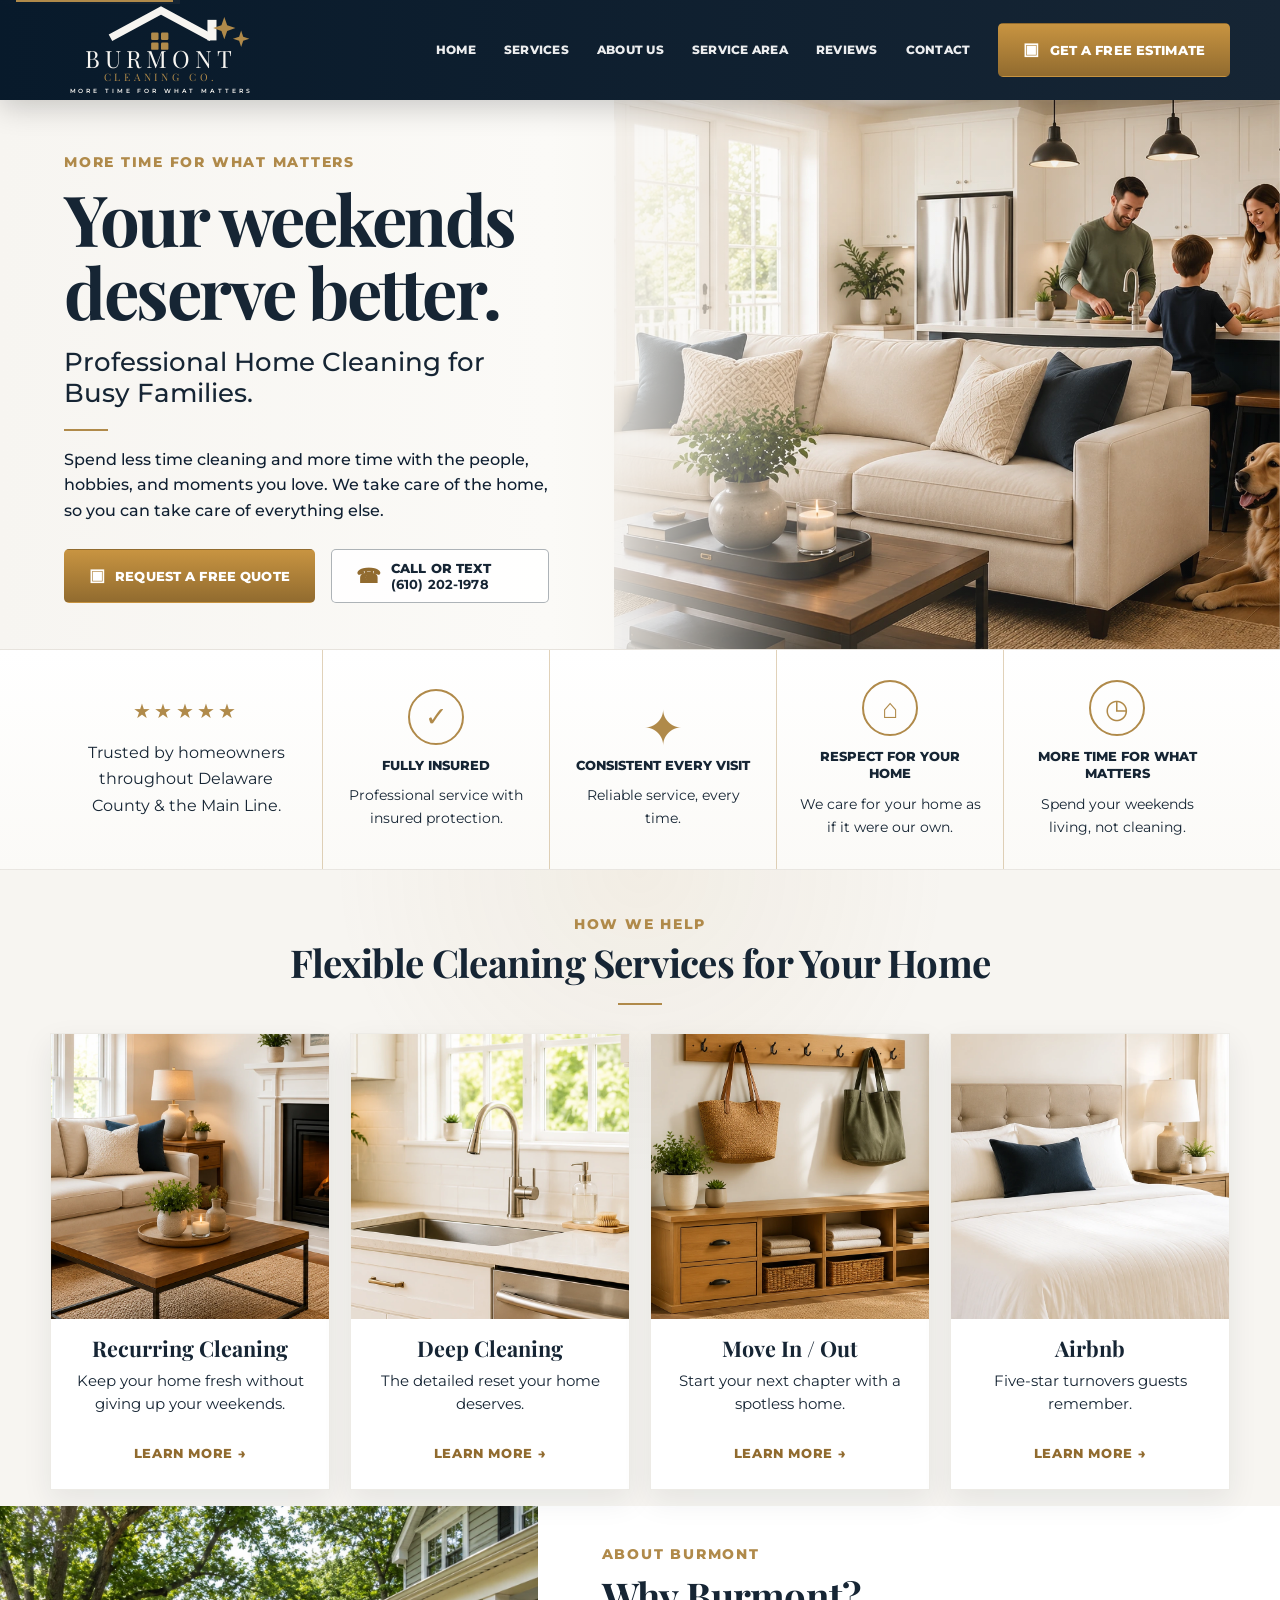
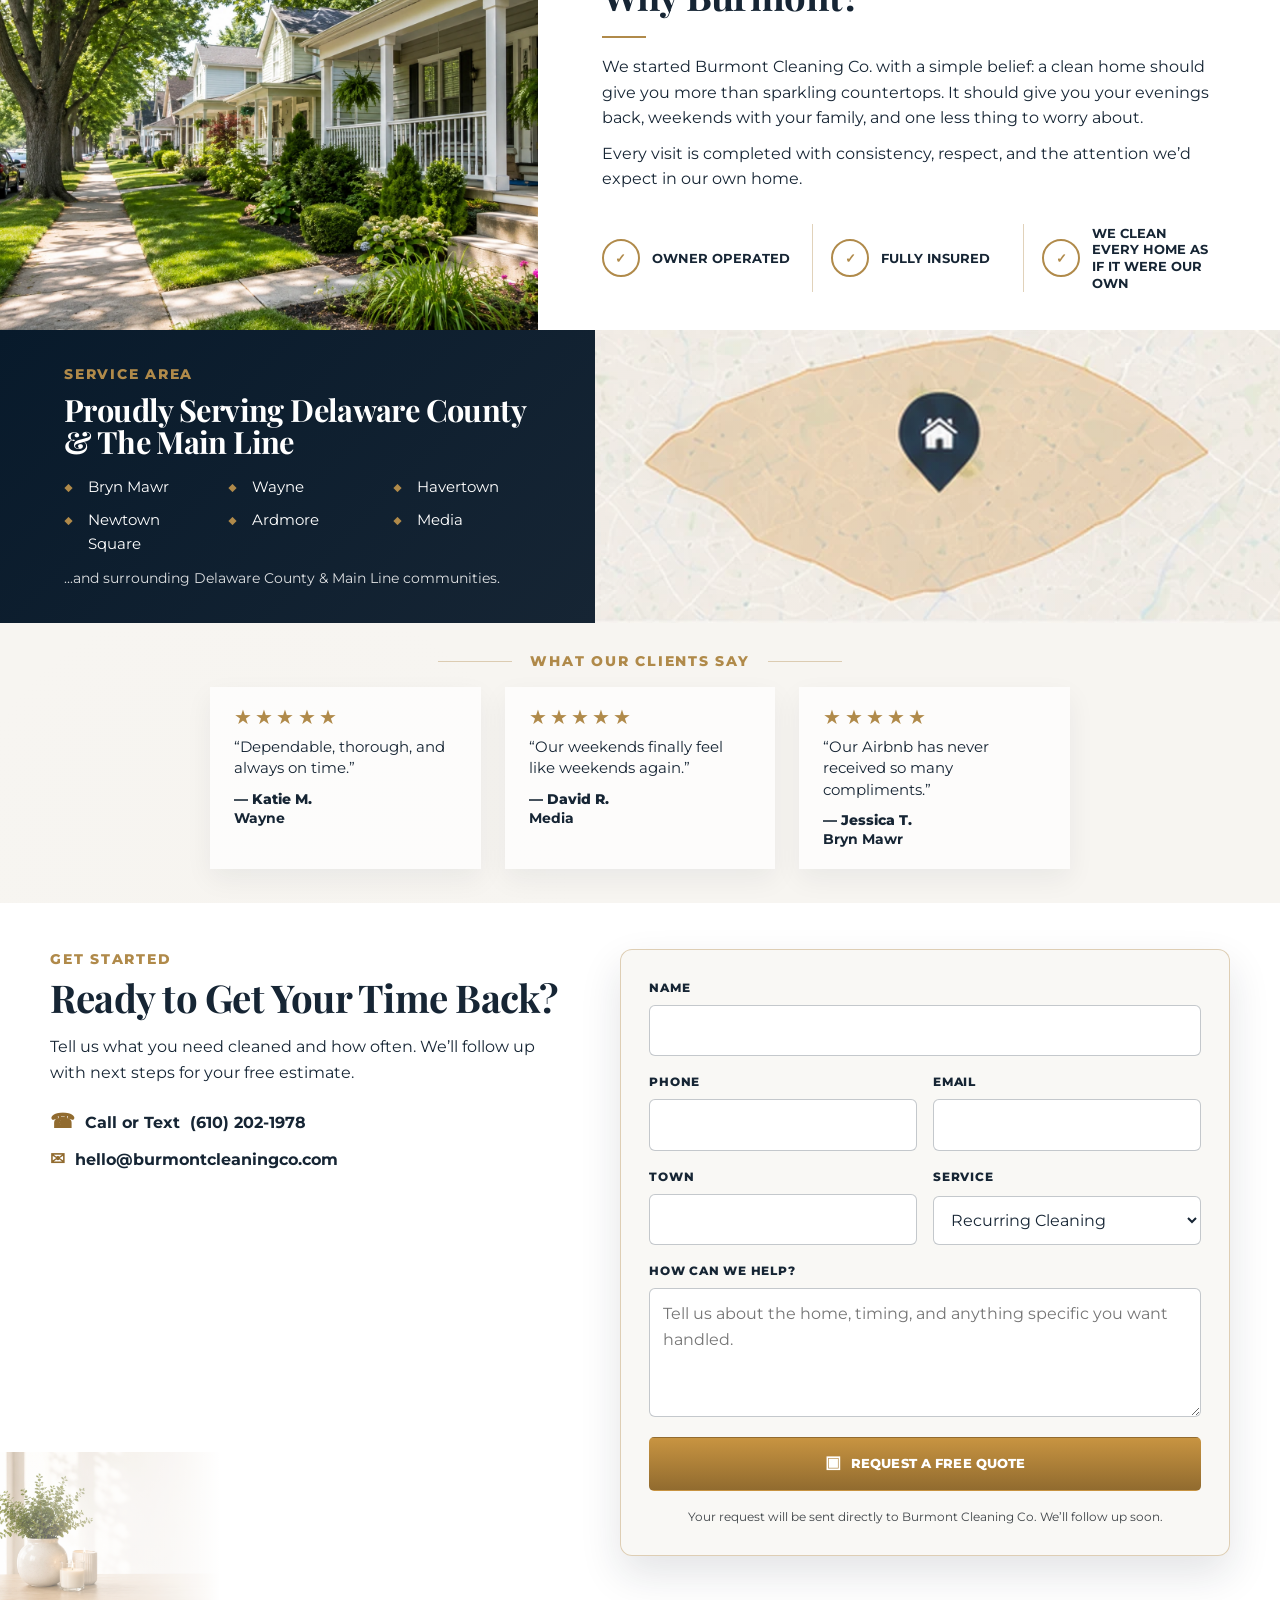
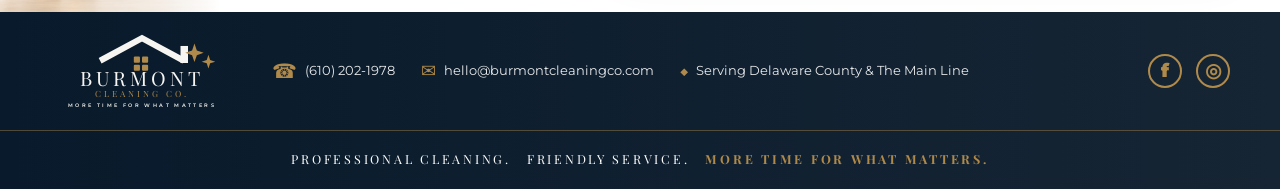
==== index.html @ 567238c5 "Add files via upload" ====
<!doctype html>
<html lang="en">
<head>
  <meta charset="utf-8">
  <meta name="viewport" content="width=device-width, initial-scale=1">
  <title>Burmont Cleaning Co. | Residential Cleaning for Delaware County & the Main Line</title>
  <meta name="description" content="Professional home cleaning for busy families throughout Delaware County and the Main Line. Recurring cleaning, deep cleaning, move in/out cleaning, and Airbnb turnovers.">
  <meta name="theme-color" content="#162534">
  <meta property="og:title" content="Burmont Cleaning Co.">
  <meta property="og:description" content="Professional home cleaning for busy families throughout Delaware County and the Main Line.">
  <meta property="og:type" content="website">
  <meta property="og:url" content="https://burmontcleaningco.com/">
  <meta property="og:image" content="https://burmontcleaningco.com/assets/hero-family.webp?v=family-hero-v1">
  <link rel="canonical" href="https://burmontcleaningco.com/">
  <link rel="icon" href="assets/favicon.svg" type="image/svg+xml">
  <link rel="preconnect" href="https://fonts.googleapis.com">
  <link rel="preconnect" href="https://fonts.gstatic.com" crossorigin>
  <link href="https://fonts.googleapis.com/css2?family=Montserrat:wght@400;500;600;700;800&family=Playfair+Display:wght@600;700;800&display=swap" rel="stylesheet">
  <link rel="stylesheet" href="styles.css?v=hires-images-v1">
  <script type="application/ld+json">
  {
    "@context": "https://schema.org",
    "@type": "LocalBusiness",
    "name": "Burmont Cleaning Co.",
    "url": "https://burmontcleaningco.com/",
    "telephone": "+1-610-202-1978",
    "email": "hello@burmontcleaningco.com",
    "description": "Professional home cleaning for busy families throughout Delaware County and the Main Line.",
    "areaServed": [
      "Delaware County, PA",
      "The Main Line, PA",
      "Bryn Mawr, PA",
      "Wayne, PA",
      "Havertown, PA",
      "Newtown Square, PA",
      "Ardmore, PA",
      "Media, PA"
    ],
    "priceRange": "$$",
    "image": "https://burmontcleaningco.com/assets/hero-family.webp?v=family-hero-v1"
  }
  </script>
</head>
<body>
  <a class="skip-link" href="#main">Skip to content</a>

  <header class="site-header" data-header>
    <div class="container nav-wrap">
      <a class="brand" href="#home" aria-label="Burmont Cleaning Co. home">
        <svg class="header-logo" xmlns="http://www.w3.org/2000/svg" viewBox="0 0 540 230" role="img" aria-labelledby="header-logo-title header-logo-desc">
          <title id="header-logo-title">Burmont Cleaning Co.</title>
          <desc id="header-logo-desc">Burmont Cleaning Co. logo with roofline and sparkle marks.</desc>
          <path class="logo-roof" d="M155 80 L270 18 L385 80"/>
          <path class="logo-ivory" d="M383 41h22v50h-22z"/>
          <rect class="logo-brass" x="246" y="72" width="18" height="18" rx="3"/>
          <rect class="logo-brass" x="270" y="72" width="18" height="18" rx="3"/>
          <rect class="logo-brass" x="246" y="96" width="18" height="18" rx="3"/>
          <rect class="logo-brass" x="270" y="96" width="18" height="18" rx="3"/>
          <path class="logo-brass" d="M424 34l7 20 20 7-20 7-7 20-7-20-20-7 20-7 7-20z"/>
          <path class="logo-brass" d="M465 67l5 15 15 5-15 5-5 15-5-15-15-5 15-5 5-15z"/>
          <text x="270" y="158" text-anchor="middle" class="logo-ivory logo-wordmark" font-size="58" letter-spacing="12">BURMONT</text>
          <text x="270" y="190" text-anchor="middle" class="logo-brass logo-submark" font-size="25" letter-spacing="9">CLEANING CO.</text>
          <text x="270" y="219" text-anchor="middle" class="logo-ivory logo-tagline" font-size="15" font-weight="600" letter-spacing="7">MORE TIME FOR WHAT MATTERS</text>
        </svg>
      </a>

      <button class="nav-toggle" type="button" aria-label="Open menu" aria-controls="site-nav" aria-expanded="false" data-nav-toggle>
        <span></span><span></span><span></span>
      </button>

      <nav id="site-nav" class="site-nav" data-nav>
        <a href="#home">Home</a>
        <a href="#services">Services</a>
        <a href="#about">About Us</a>
        <a href="#area">Service Area</a>
        <a href="#reviews">Reviews</a>
        <a href="#estimate">Contact</a>
      </nav>

      <a class="btn btn-primary nav-cta" href="#estimate" aria-label="Get a free estimate">
        <span aria-hidden="true" class="icon-calendar"></span>
        Get a Free Estimate
      </a>
    </div>
  </header>

  <main id="main">
    <section id="home" class="hero section-anchor">
      <div class="hero-content">
        <p class="eyebrow">More Time for What Matters</p>
        <h1>Your weekends deserve better.</h1>
        <p class="hero-subtitle">Professional Home Cleaning for Busy Families.</p>
        <div class="rule"></div>
        <p class="hero-copy">Spend less time cleaning and more time with the people, hobbies, and moments you love. We take care of the home, so you can take care of everything else.</p>
        <div class="hero-actions">
          <a class="btn btn-primary" href="#estimate"><span aria-hidden="true" class="icon-calendar"></span> Request a Free Quote</a>
          <a class="btn btn-outline" href="tel:+16102021978"><span aria-hidden="true" class="icon-phone"></span> <span>Call or Text<br><strong>(610) 202-1978</strong></span></a>
        </div>
      </div>
      <div class="hero-image" role="img" aria-label="A clean, comfortable family living space."></div>
    </section>

    <section class="trust-band" aria-label="Why homeowners choose Burmont Cleaning Co.">
      <div class="container trust-grid">
        <article class="trust-item trust-review">
          <div class="stars" aria-label="Five star rating">★★★★★</div>
          <p>Trusted by homeowners throughout Delaware County &amp; the Main Line.</p>
        </article>
        <article class="trust-item">
          <span class="trust-icon" aria-hidden="true">✓</span>
          <h3>Fully Insured</h3>
          <p>Professional service with insured protection.</p>
        </article>
        <article class="trust-item">
          <span class="trust-icon sparkle" aria-hidden="true">✦</span>
          <h3>Consistent Every Visit</h3>
          <p>Reliable service, every time.</p>
        </article>
        <article class="trust-item">
          <span class="trust-icon" aria-hidden="true">⌂</span>
          <h3>Respect for Your Home</h3>
          <p>We care for your home as if it were our own.</p>
        </article>
        <article class="trust-item">
          <span class="trust-icon" aria-hidden="true">◷</span>
          <h3>More Time for What Matters</h3>
          <p>Spend your weekends living, not cleaning.</p>
        </article>
      </div>
    </section>

    <section id="services" class="services section-anchor">
      <div class="container">
        <div class="section-heading centered">
          <p class="eyebrow">How We Help</p>
          <h2>Flexible Cleaning Services for Your Home</h2>
          <div class="rule centered-rule"></div>
        </div>

        <div class="service-grid">
          <article class="service-card">
            <img src="assets/service-recurring.webp?v=hires-images-v1" alt="Fresh living room with fireplace" loading="lazy" width="600" height="285">
            <div class="service-card-body">
              <h3>Recurring Cleaning</h3>
              <p>Keep your home fresh without giving up your weekends.</p>
              <a href="#estimate">Learn More <span aria-hidden="true">→</span></a>
            </div>
          </article>
          <article class="service-card">
            <img src="assets/service-deep.webp?v=hires-images-v1" alt="Bright kitchen sink and counter" loading="lazy" width="600" height="285">
            <div class="service-card-body">
              <h3>Deep Cleaning</h3>
              <p>The detailed reset your home deserves.</p>
              <a href="#estimate">Learn More <span aria-hidden="true">→</span></a>
            </div>
          </article>
          <article class="service-card">
            <img src="assets/service-move.webp?v=hires-images-v1" alt="Clean entryway with hooks and bench" loading="lazy" width="600" height="285">
            <div class="service-card-body">
              <h3>Move In / Out</h3>
              <p>Start your next chapter with a spotless home.</p>
              <a href="#estimate">Learn More <span aria-hidden="true">→</span></a>
            </div>
          </article>
          <article class="service-card">
            <img src="assets/service-airbnb.webp?v=hires-images-v1" alt="Clean guest bedroom" loading="lazy" width="600" height="285">
            <div class="service-card-body">
              <h3>Airbnb</h3>
              <p>Five-star turnovers guests remember.</p>
              <a href="#estimate">Learn More <span aria-hidden="true">→</span></a>
            </div>
          </article>
        </div>
      </div>
    </section>

    <section id="about" class="about section-anchor">
      <div class="about-image">
        <img src="assets/about-owners.webp?v=street-about-v1" alt="Burmont Cleaning Co. owner operated service" loading="lazy" width="742" height="398">
      </div>
      <div class="about-content">
        <p class="eyebrow">About Burmont</p>
        <h2>Why Burmont?</h2>
        <div class="rule"></div>
        <p>We started Burmont Cleaning Co. with a simple belief: a clean home should give you more than sparkling countertops. It should give you your evenings back, weekends with your family, and one less thing to worry about.</p>
        <p>Every visit is completed with consistency, respect, and the attention we’d expect in our own home.</p>
        <div class="about-points">
          <div><span aria-hidden="true">✓</span><strong>Owner Operated</strong></div>
          <div><span aria-hidden="true">✓</span><strong>Fully Insured</strong></div>
          <div><span aria-hidden="true">✓</span><strong>We Clean Every Home as if It Were Our Own</strong></div>
        </div>
      </div>
    </section>

    <section id="area" class="area section-anchor">
      <div class="area-panel">
        <div class="area-text">
          <p class="eyebrow">Service Area</p>
          <h2>Proudly Serving Delaware County &amp; The Main Line</h2>
          <div class="area-list" aria-label="Service area towns">
            <span>Bryn Mawr</span>
            <span>Wayne</span>
            <span>Havertown</span>
            <span>Newtown Square</span>
            <span>Ardmore</span>
            <span>Media</span>
          </div>
          <p>...and surrounding Delaware County &amp; Main Line communities.</p>
        </div>
        <div class="area-map" role="img" aria-label="Map of service area in Delaware County and the Main Line"></div>
      </div>
    </section>

    <section id="reviews" class="reviews section-anchor">
      <div class="container">
        <div class="section-heading centered reviews-heading">
          <div class="decor-line"></div>
          <p class="eyebrow">What Our Clients Say</p>
          <div class="decor-line"></div>
        </div>
        <div class="review-grid">
          <figure class="review-card">
            <div class="stars" aria-label="Five star rating">★★★★★</div>
            <blockquote>“Dependable, thorough, and always on time.”</blockquote>
            <figcaption>— Katie M.<br><span>Wayne</span></figcaption>
          </figure>
          <figure class="review-card">
            <div class="stars" aria-label="Five star rating">★★★★★</div>
            <blockquote>“Our weekends finally feel like weekends again.”</blockquote>
            <figcaption>— David R.<br><span>Media</span></figcaption>
          </figure>
          <figure class="review-card">
            <div class="stars" aria-label="Five star rating">★★★★★</div>
            <blockquote>“Our Airbnb has never received so many compliments.”</blockquote>
            <figcaption>— Jessica T.<br><span>Bryn Mawr</span></figcaption>
          </figure>
        </div>
      </div>
    </section>

    <section id="estimate" class="estimate section-anchor">
      <div class="container estimate-wrap">
        <div class="estimate-copy">
          <p class="eyebrow">Get Started</p>
          <h2>Ready to Get Your Time Back?</h2>
          <p>Tell us what you need cleaned and how often. We’ll follow up with next steps for your free estimate.</p>
          <div class="contact-cards">
            <a href="tel:+16102021978"><span aria-hidden="true" class="icon-phone"></span> Call or Text <strong>(610) 202-1978</strong></a>
            <a href="mailto:hello@burmontcleaningco.com"><span aria-hidden="true" class="icon-email"></span> hello@burmontcleaningco.com</a>
          </div>
        </div>

        <form class="estimate-form" action="https://formspree.io/f/xqevndor" method="POST" data-estimate-form>
          <input type="hidden" name="_subject" value="New Burmont Cleaning Quote Request">
          <input type="hidden" name="source" value="burmontcleaningco.com quote form">
          <input class="hidden-field" type="text" name="_gotcha" tabindex="-1" autocomplete="off" aria-hidden="true" style="display:none !important;">
          <div class="form-row">
            <label for="name">Name</label>
            <input id="name" name="name" type="text" autocomplete="name" required>
          </div>
          <div class="form-row split">
            <div>
              <label for="phone">Phone</label>
              <input id="phone" name="phone" type="tel" autocomplete="tel" required>
            </div>
            <div>
              <label for="email">Email</label>
              <input id="email" name="email" type="email" autocomplete="email">
            </div>
          </div>
          <div class="form-row split">
            <div>
              <label for="town">Town</label>
              <input id="town" name="town" type="text" autocomplete="address-level2">
            </div>
            <div>
              <label for="service">Service</label>
              <select id="service" name="service">
                <option>Recurring Cleaning</option>
                <option>Deep Cleaning</option>
                <option>Move In / Out</option>
                <option>Airbnb</option>
                <option>Not Sure Yet</option>
              </select>
            </div>
          </div>
          <div class="form-row">
            <label for="message">How can we help?</label>
            <textarea id="message" name="message" rows="4" placeholder="Tell us about the home, timing, and anything specific you want handled."></textarea>
          </div>
          <button class="btn btn-primary form-submit" type="submit"><span aria-hidden="true" class="icon-calendar"></span> Request a Free Quote</button>
          <p class="form-note">Your request will be sent directly to Burmont Cleaning Co. We’ll follow up soon.</p>
          <p class="form-status" data-form-status role="status" aria-live="polite"></p>
        </form>
      </div>
    </section>
  </main>

  <footer class="site-footer">
    <div class="container footer-wrap">
      <a class="footer-logo" href="#home" aria-label="Burmont Cleaning Co. home">
        <svg class="header-logo footer-logo-svg" xmlns="http://www.w3.org/2000/svg" viewBox="0 0 540 230" role="img" aria-labelledby="footer-logo-title footer-logo-desc">
          <title id="footer-logo-title">Burmont Cleaning Co.</title>
          <desc id="footer-logo-desc">Burmont Cleaning Co. logo with roofline and sparkle marks.</desc>
          <path class="logo-roof" d="M155 80 L270 18 L385 80"/>
          <path class="logo-ivory" d="M383 41h22v50h-22z"/>
          <rect class="logo-brass" x="246" y="72" width="18" height="18" rx="3"/>
          <rect class="logo-brass" x="270" y="72" width="18" height="18" rx="3"/>
          <rect class="logo-brass" x="246" y="96" width="18" height="18" rx="3"/>
          <rect class="logo-brass" x="270" y="96" width="18" height="18" rx="3"/>
          <path class="logo-brass" d="M424 34l7 20 20 7-20 7-7 20-7-20-20-7 20-7 7-20z"/>
          <path class="logo-brass" d="M465 67l5 15 15 5-15 5-5 15-5-15-15-5 15-5 5-15z"/>
          <text x="270" y="158" text-anchor="middle" class="logo-ivory logo-wordmark" font-size="58" letter-spacing="12">BURMONT</text>
          <text x="270" y="190" text-anchor="middle" class="logo-brass logo-submark" font-size="25" letter-spacing="9">CLEANING CO.</text>
          <text x="270" y="219" text-anchor="middle" class="logo-ivory logo-tagline" font-size="15" font-weight="600" letter-spacing="7">MORE TIME FOR WHAT MATTERS</text>
        </svg>
      </a>
      <div class="footer-info">
        <a href="tel:+16102021978"><span aria-hidden="true" class="icon-phone"></span> (610) 202-1978</a>
        <a href="mailto:hello@burmontcleaningco.com"><span aria-hidden="true" class="icon-email"></span> hello@burmontcleaningco.com</a>
        <span><span aria-hidden="true" class="icon-location"></span> Serving Delaware County &amp; The Main Line</span>
      </div>
      <div class="footer-social" aria-label="Social links">
        <a href="#" aria-label="Facebook">f</a>
        <a href="#" aria-label="Instagram">◎</a>
      </div>
    </div>
    <div class="footer-bottom">
      <span>Professional cleaning.</span>
      <span>Friendly service.</span>
      <strong>More time for what matters.</strong>
    </div>
  </footer>

  <script src="script.js?v=footer-logo-no-line-1" defer></script>
</body>
</html>
---- styles.css ----
:root {
  --navy: #162534;
  --navy-dark: #081a2b;
  --ivory: #f7f5f1;
  --white: #ffffff;
  --brass: #b08a4a;
  --brass-dark: #916b2f;
  --charcoal: #3f4448;
  --gray: #d8d2c8;
  --line: rgba(176, 138, 74, 0.38);
  --shadow: 0 18px 42px rgba(22, 37, 52, 0.12);
  --radius: 12px;
  --container: 1180px;
  --header-height: 100px;
}

* { box-sizing: border-box; }

html {
  scroll-behavior: smooth;
}

body {
  margin: 0;
  font-family: "Montserrat", Arial, sans-serif;
  color: var(--navy);
  background: var(--ivory);
  line-height: 1.6;
  text-rendering: optimizeLegibility;
}

img { max-width: 100%; display: block; }

a { color: inherit; text-decoration: none; }

button, input, select, textarea { font: inherit; }

.skip-link {
  position: absolute;
  left: 16px;
  top: -48px;
  z-index: 100;
  background: var(--white);
  color: var(--navy);
  padding: 10px 14px;
  border: 2px solid var(--brass);
  transition: top 0.2s ease;
}

.skip-link:focus { top: 12px; }

.container {
  width: min(var(--container), calc(100% - 40px));
  margin-inline: auto;
}

.section-anchor { scroll-margin-top: calc(var(--header-height) + 20px); }

.site-header {
  position: sticky;
  top: 0;
  z-index: 50;
  min-height: var(--header-height);
  background: linear-gradient(90deg, var(--navy-dark), var(--navy));
  color: var(--white);
  box-shadow: 0 7px 28px rgba(0, 0, 0, 0.2);
  overflow: visible;
}

.site-header::before {
  content: "";
  position: absolute;
  top: 0;
  left: 0;
  width: 180px;
  height: 4px;
  background: linear-gradient(90deg, var(--navy-dark), var(--navy));
  pointer-events: none;
  z-index: 2;
}

.nav-wrap {
  position: relative;
  z-index: 3;
  min-height: var(--header-height);
  display: flex;
  align-items: center;
  gap: 28px;
}

.brand {
  width: 222px;
  flex: 0 0 auto;
}

.brand img,
.brand svg {
  width: 100%;
  height: auto;
  display: block;
}

.header-logo .logo-ivory { fill: var(--ivory); }
.header-logo .logo-brass { fill: var(--brass); }
.header-logo .logo-roof {
  fill: none;
  stroke: var(--ivory);
  stroke-width: 18;
  stroke-linecap: square;
  stroke-linejoin: miter;
}
.header-logo .logo-wordmark,
.header-logo .logo-submark {
  font-family: "Playfair Display", Georgia, serif;
}
.header-logo .logo-tagline {
  font-family: "Montserrat", Arial, sans-serif;
}

.site-nav {
  display: flex;
  align-items: center;
  gap: 28px;
  margin-left: auto;
}

.site-nav a {
  position: relative;
  font-size: 0.78rem;
  font-weight: 800;
  text-transform: uppercase;
  letter-spacing: 0.02em;
  padding: 14px 0;
  color: rgba(255, 255, 255, 0.92);
}

.site-nav a::after {
  content: "";
  position: absolute;
  left: 0;
  right: 0;
  bottom: 4px;
  height: 2px;
  background: var(--brass);
  transform: scaleX(0);
  transform-origin: center;
  transition: transform 0.2s ease;
}

.site-nav a:hover::after,
.site-nav a:focus-visible::after { transform: scaleX(1); }

.nav-toggle { display: none; }

.btn {
  display: inline-flex;
  align-items: center;
  justify-content: center;
  gap: 10px;
  min-height: 54px;
  padding: 0 24px;
  border-radius: 5px;
  border: 1px solid transparent;
  font-size: 0.82rem;
  font-weight: 800;
  text-transform: uppercase;
  letter-spacing: 0.01em;
  cursor: pointer;
  transition: transform 0.2s ease, box-shadow 0.2s ease, background 0.2s ease;
}

.btn:hover,
.btn:focus-visible {
  transform: translateY(-2px);
  box-shadow: 0 10px 22px rgba(8, 26, 43, 0.18);
}

.btn-primary {
  color: var(--white);
  background: linear-gradient(180deg, #c89441, var(--brass-dark));
}

.btn-outline {
  color: var(--navy);
  background: rgba(255, 255, 255, 0.86);
  border-color: rgba(22, 37, 52, 0.35);
}

.nav-cta {
  flex: 0 0 auto;
  min-width: 206px;
}

[class^="icon-"]::before,
[class*=" icon-"]::before {
  display: inline-block;
  line-height: 1;
  color: currentColor;
}

.icon-calendar::before { content: "▣"; font-size: 1.05rem; }
.icon-phone::before { content: "☎"; font-size: 1.25rem; }
.icon-email::before { content: "✉"; font-size: 1.1rem; }
.icon-location::before { content: "◆"; font-size: 0.9rem; color: var(--brass); }

.hero {
  position: relative;
  display: grid;
  grid-template-columns: minmax(0, 48%) minmax(0, 52%);
  min-height: 485px;
  background: linear-gradient(90deg, var(--ivory) 0%, #fbfaf7 43%, rgba(247, 245, 241, 0) 54%);
  overflow: hidden;
}

.hero-content {
  position: relative;
  z-index: 2;
  padding: 52px clamp(24px, 5vw, 70px) 46px;
  align-self: center;
}

.hero-image {
  position: relative;
  min-height: 485px;
  background-image: linear-gradient(90deg, rgba(247, 245, 241, 0.85) 0%, rgba(247, 245, 241, 0.12) 32%, rgba(22, 37, 52, 0.08) 100%), url("assets/hero-family.webp");
  background-size: cover;
  background-position: center;
}

.eyebrow {
  margin: 0 0 8px;
  color: var(--brass);
  font-weight: 800;
  letter-spacing: 0.13em;
  text-transform: uppercase;
  font-size: 0.85rem;
}

h1, h2, h3 {
  margin: 0;
  font-family: "Playfair Display", Georgia, serif;
  line-height: 1.04;
  color: var(--navy);
}

h1 {
  max-width: 600px;
  font-size: clamp(3rem, 5.5vw, 5.25rem);
  letter-spacing: -0.035em;
}

h2 {
  font-size: clamp(2rem, 3vw, 3rem);
  letter-spacing: -0.02em;
}

h3 { font-size: 1.35rem; }

.hero-subtitle {
  margin: 18px 0 0;
  max-width: 450px;
  font-size: clamp(1.25rem, 2vw, 1.85rem);
  line-height: 1.22;
  font-weight: 500;
}

.rule {
  width: 44px;
  height: 2px;
  background: var(--brass);
  margin: 20px 0 16px;
}

.centered-rule { margin-inline: auto; }

.hero-copy {
  max-width: 560px;
  margin: 0 0 26px;
  font-weight: 500;
  color: #0f1f31;
}

.hero-actions {
  display: flex;
  flex-wrap: wrap;
  gap: 16px;
}

.hero-actions .btn-outline {
  justify-content: flex-start;
  min-width: 218px;
  text-align: left;
  line-height: 1.25;
}

.hero-actions .btn-outline .icon-phone { color: var(--brass-dark); }

.trust-band {
  background: linear-gradient(180deg, #fff 0%, #fbfaf7 100%);
  border-top: 1px solid rgba(216, 210, 200, 0.55);
  border-bottom: 1px solid rgba(216, 210, 200, 0.55);
}

.trust-grid {
  display: grid;
  grid-template-columns: 1.2fr repeat(4, 1fr);
  align-items: stretch;
}

.trust-item {
  min-height: 166px;
  padding: 30px 22px;
  display: grid;
  align-content: center;
  justify-items: center;
  text-align: center;
  border-left: 1px solid var(--line);
}

.trust-item:first-child { border-left: 0; }

.trust-icon {
  width: 56px;
  height: 56px;
  display: grid;
  place-items: center;
  margin-bottom: 12px;
  color: var(--brass);
  border: 2px solid currentColor;
  border-radius: 999px;
  font-size: 1.7rem;
  font-family: Arial, sans-serif;
}

.trust-icon.sparkle { border-color: transparent; font-size: 3rem; }

.trust-item h3 {
  margin-bottom: 10px;
  font-family: "Montserrat", Arial, sans-serif;
  font-size: 0.82rem;
  font-weight: 800;
  text-transform: uppercase;
  line-height: 1.3;
}

.trust-item p { margin: 0; font-size: 0.9rem; }

.stars {
  color: var(--brass);
  font-size: 1.25rem;
  letter-spacing: 0.16em;
  line-height: 1;
}

.trust-review p {
  margin-top: 18px;
  font-size: 1.02rem;
  max-width: 260px;
}

.services {
  padding: 44px 0 16px;
  background:
    radial-gradient(circle at 50% 0%, rgba(176, 138, 74, 0.08), transparent 34%),
    var(--ivory);
}

.section-heading { margin-bottom: 28px; }
.centered { text-align: center; }

.service-grid {
  display: grid;
  grid-template-columns: repeat(4, 1fr);
  gap: 20px;
}

.service-card {
  overflow: hidden;
  background: var(--white);
  box-shadow: 0 11px 28px rgba(22, 37, 52, 0.08);
  border: 1px solid rgba(216, 210, 200, 0.45);
  transition: transform 0.2s ease, box-shadow 0.2s ease;
}

.service-card:hover {
  transform: translateY(-5px);
  box-shadow: var(--shadow);
}

.service-card img {
  width: 100%;
  aspect-ratio: 2.1 / 1;
  object-fit: cover;
}

.service-card-body {
  padding: 18px 18px 24px;
  text-align: center;
}

.service-card h3 { margin-bottom: 10px; font-size: 1.35rem; }
.service-card p { min-height: 52px; margin: 0 0 18px; font-size: 0.92rem; }
.service-card a {
  color: var(--brass-dark);
  font-size: 0.82rem;
  font-weight: 800;
  text-transform: uppercase;
  letter-spacing: 0.05em;
}

.about {
  display: grid;
  grid-template-columns: 42% 58%;
  align-items: stretch;
  background: var(--white);
}

.about-image img {
  width: 100%;
  height: 100%;
  object-fit: cover;
}

.about-content {
  padding: 38px clamp(24px, 5vw, 68px);
  align-self: center;
}

.about-content p {
  max-width: 780px;
  margin: 0 0 10px;
}

.about-points {
  display: grid;
  grid-template-columns: repeat(3, 1fr);
  gap: 18px;
  margin-top: 32px;
}

.about-points div {
  display: flex;
  align-items: center;
  gap: 12px;
  min-height: 68px;
  border-left: 1px solid var(--line);
  padding-left: 18px;
  font-size: 0.83rem;
  text-transform: uppercase;
  line-height: 1.25;
}

.about-points div:first-child { border-left: 0; padding-left: 0; }

.about-points span {
  width: 38px;
  height: 38px;
  flex: 0 0 38px;
  display: grid;
  place-items: center;
  color: var(--brass);
  border: 2px solid currentColor;
  border-radius: 999px;
  font-weight: 800;
}

.area {
  background: var(--ivory);
}

.area-panel {
  display: grid;
  grid-template-columns: 46.5% 53.5%;
  min-height: 230px;
}

.area-text {
  padding: 34px clamp(24px, 5vw, 68px);
  color: var(--white);
  background: linear-gradient(135deg, var(--navy-dark), var(--navy));
}

.area-text h2 { color: var(--white); font-size: clamp(1.6rem, 2.4vw, 2.3rem); }

.area-list {
  display: grid;
  grid-template-columns: repeat(3, minmax(0, 1fr));
  gap: 10px 26px;
  margin: 18px 0 10px;
}

.area-list span {
  position: relative;
  padding-left: 24px;
  font-size: 0.93rem;
}

.area-list span::before {
  content: "◆";
  position: absolute;
  left: 0;
  top: 0;
  color: var(--brass);
}

.area-text p:last-child {
  margin: 10px 0 0;
  font-size: 0.86rem;
  color: rgba(255,255,255,0.86);
}

.area-map {
  min-height: 230px;
  background-image: linear-gradient(rgba(247, 245, 241, 0.16), rgba(247, 245, 241, 0.16)), url("assets/service-map.webp");
  background-size: cover;
  background-position: center;
}

.reviews {
  padding: 28px 0 34px;
  background:
    linear-gradient(180deg, rgba(247, 245, 241, 0.94), rgba(247, 245, 241, 0.96)),
    radial-gradient(circle at 20% 100%, rgba(176, 138, 74, 0.12), transparent 30%);
}

.reviews-heading {
  display: flex;
  align-items: center;
  justify-content: center;
  gap: 18px;
  margin-bottom: 14px;
}

.reviews-heading .eyebrow { margin-bottom: 0; }
.decor-line { width: 74px; height: 1px; background: var(--line); }

.review-grid {
  display: grid;
  grid-template-columns: repeat(3, minmax(0, 1fr));
  gap: 24px;
  width: min(860px, 100%);
  margin-inline: auto;
}

.review-card {
  margin: 0;
  padding: 20px 24px;
  background: rgba(255,255,255,0.72);
  box-shadow: 0 10px 26px rgba(22, 37, 52, 0.06);
}

.review-card blockquote { margin: 10px 0 10px; font-size: 0.93rem; line-height: 1.45; }
.review-card figcaption { font-weight: 800; font-size: 0.86rem; line-height: 1.35; }
.review-card span { font-weight: 700; }

.estimate {
  position: relative;
  padding: 46px 0 56px;
  background: var(--white);
  overflow: hidden;
}

.estimate::before {
  content: "";
  position: absolute;
  left: 0;
  bottom: 0;
  width: 220px;
  height: 160px;
  background-image: linear-gradient(90deg, rgba(255,255,255,0.16), #fff), url("assets/footer-still-life.webp");
  background-size: cover;
  background-position: left bottom;
  opacity: 0.9;
}

.estimate-wrap {
  position: relative;
  z-index: 1;
  display: grid;
  grid-template-columns: 0.86fr 1fr;
  gap: 46px;
  align-items: start;
}

.estimate-copy p { max-width: 520px; }

.contact-cards {
  display: grid;
  gap: 12px;
  margin-top: 24px;
}

.contact-cards a {
  width: fit-content;
  display: inline-flex;
  align-items: center;
  gap: 10px;
  color: var(--navy);
  font-weight: 700;
}

.contact-cards [class^="icon-"] { color: var(--brass-dark); }

.estimate-form {
  display: grid;
  gap: 16px;
  padding: 28px;
  border: 1px solid var(--line);
  border-radius: var(--radius);
  background: rgba(247, 245, 241, 0.68);
  box-shadow: var(--shadow);
}

.form-row { display: grid; gap: 7px; }
.form-row.split { grid-template-columns: 1fr 1fr; gap: 16px; }
.form-row.split > div { display: grid; gap: 7px; }

label {
  font-size: 0.78rem;
  font-weight: 800;
  text-transform: uppercase;
  letter-spacing: 0.06em;
}

input, select, textarea {
  width: 100%;
  border: 1px solid rgba(22, 37, 52, 0.25);
  border-radius: 6px;
  padding: 12px 13px;
  color: var(--navy);
  background: #fff;
}

input:focus, select:focus, textarea:focus {
  outline: 2px solid rgba(176, 138, 74, 0.45);
  border-color: var(--brass);
}

textarea { resize: vertical; }
.form-submit { width: 100%; margin-top: 4px; }
.form-submit:disabled { cursor: wait; opacity: 0.72; }
.form-note { margin: 0; font-size: 0.78rem; color: var(--charcoal); text-align: center; }
.form-status {
  display: none;
  margin: 0;
  padding: 10px 12px;
  border-radius: 6px;
  font-size: 0.86rem;
  font-weight: 700;
  line-height: 1.4;
  text-align: center;
}
.form-status.is-visible { display: block; }
.form-status.is-success {
  color: var(--navy);
  background: rgba(176, 138, 74, 0.14);
  border: 1px solid rgba(176, 138, 74, 0.36);
}
.form-status.is-error {
  color: #7a1f1f;
  background: #fff3f3;
  border: 1px solid rgba(122, 31, 31, 0.25);
}
.hidden-field { display: none; }

.site-footer {
  background: linear-gradient(90deg, var(--navy-dark), var(--navy));
  color: var(--white);
}

.footer-wrap {
  min-height: 118px;
  display: flex;
  align-items: center;
  gap: 38px;
  padding: 20px 0;
}

.footer-logo { width: 184px; flex: 0 0 auto; }

.footer-logo svg {
  width: 100%;
  height: auto;
  display: block;
}

.footer-info {
  display: flex;
  flex-wrap: wrap;
  gap: 12px 26px;
  font-size: 0.82rem;
}

.footer-info a, .footer-info span {
  display: inline-flex;
  align-items: center;
  gap: 8px;
  color: rgba(255,255,255,0.9);
}

.footer-info [class^="icon-"] { color: var(--brass); }

.footer-social {
  margin-left: auto;
  display: flex;
  gap: 14px;
}

.footer-social a {
  width: 34px;
  height: 34px;
  display: grid;
  place-items: center;
  border-radius: 999px;
  color: var(--brass);
  border: 2px solid currentColor;
  font-weight: 900;
  font-size: 1.18rem;
}

.footer-bottom {
  display: flex;
  justify-content: center;
  gap: 16px;
  padding: 18px 20px 20px;
  border-top: 1px solid rgba(176, 138, 74, 0.42);
  font-family: "Playfair Display", Georgia, serif;
  text-transform: uppercase;
  letter-spacing: 0.22em;
  font-size: 0.78rem;
}

.footer-bottom strong { color: var(--brass); }

@media (max-width: 1100px) {
  .nav-wrap { gap: 18px; }
  .site-nav { gap: 18px; }
  .nav-cta { min-width: auto; padding-inline: 18px; }
  .service-grid { grid-template-columns: repeat(2, 1fr); }
  .trust-grid { grid-template-columns: repeat(2, 1fr); }
  .trust-item:nth-child(odd) { border-left: 0; }
}

@media (max-width: 900px) {
  :root { --header-height: 84px; }

  .container { width: min(var(--container), calc(100% - 32px)); }

  .brand { width: 176px; }

  .nav-toggle {
    display: inline-flex;
    flex-direction: column;
    justify-content: center;
    gap: 5px;
    width: 44px;
    height: 44px;
    margin-left: auto;
    border: 1px solid rgba(255,255,255,0.32);
    border-radius: 6px;
    background: transparent;
    color: var(--white);
  }

  .nav-toggle span {
    width: 22px;
    height: 2px;
    margin-inline: auto;
    background: currentColor;
  }

  .site-nav {
    position: absolute;
    inset: var(--header-height) 16px auto 16px;
    display: none;
    flex-direction: column;
    align-items: flex-start;
    gap: 0;
    padding: 16px;
    background: var(--navy);
    border: 1px solid rgba(176, 138, 74, 0.36);
    box-shadow: var(--shadow);
  }

  .site-nav.is-open { display: flex; z-index: 100; }
  .site-nav a { width: 100%; padding: 12px 4px; }
  .nav-cta { display: none; }

  .hero {
    grid-template-columns: 1fr;
  }

  .hero-content { padding: 42px 28px 34px; }
  .hero-image { min-height: 360px; grid-row: 1; }

  .about, .area-panel, .estimate-wrap {
    grid-template-columns: 1fr;
  }

  .about-image img { max-height: 420px; }

  .about-points { grid-template-columns: 1fr; }
  .about-points div,
  .about-points div:first-child { border-left: 0; padding-left: 0; }

  .review-grid { grid-template-columns: 1fr; }
  .footer-wrap { align-items: flex-start; flex-direction: column; gap: 18px; }
  .footer-social { margin-left: 0; }
  .footer-bottom { flex-wrap: wrap; text-align: center; }
}

@media (max-width: 640px) {
  .hero-actions, .hero-actions .btn, .contact-cards a { width: 100%; }
  .hero-actions .btn-outline { justify-content: center; text-align: center; }
  .trust-grid, .service-grid { grid-template-columns: 1fr; }
  .trust-item { border-left: 0; border-top: 1px solid var(--line); }
  .trust-item:first-child { border-top: 0; }
  .area-list { grid-template-columns: 1fr; }
  .form-row.split { grid-template-columns: 1fr; }
  .estimate::before { opacity: 0.22; }
  .decor-line { display: none; }
  h1 { font-size: clamp(2.7rem, 14vw, 4rem); }
}
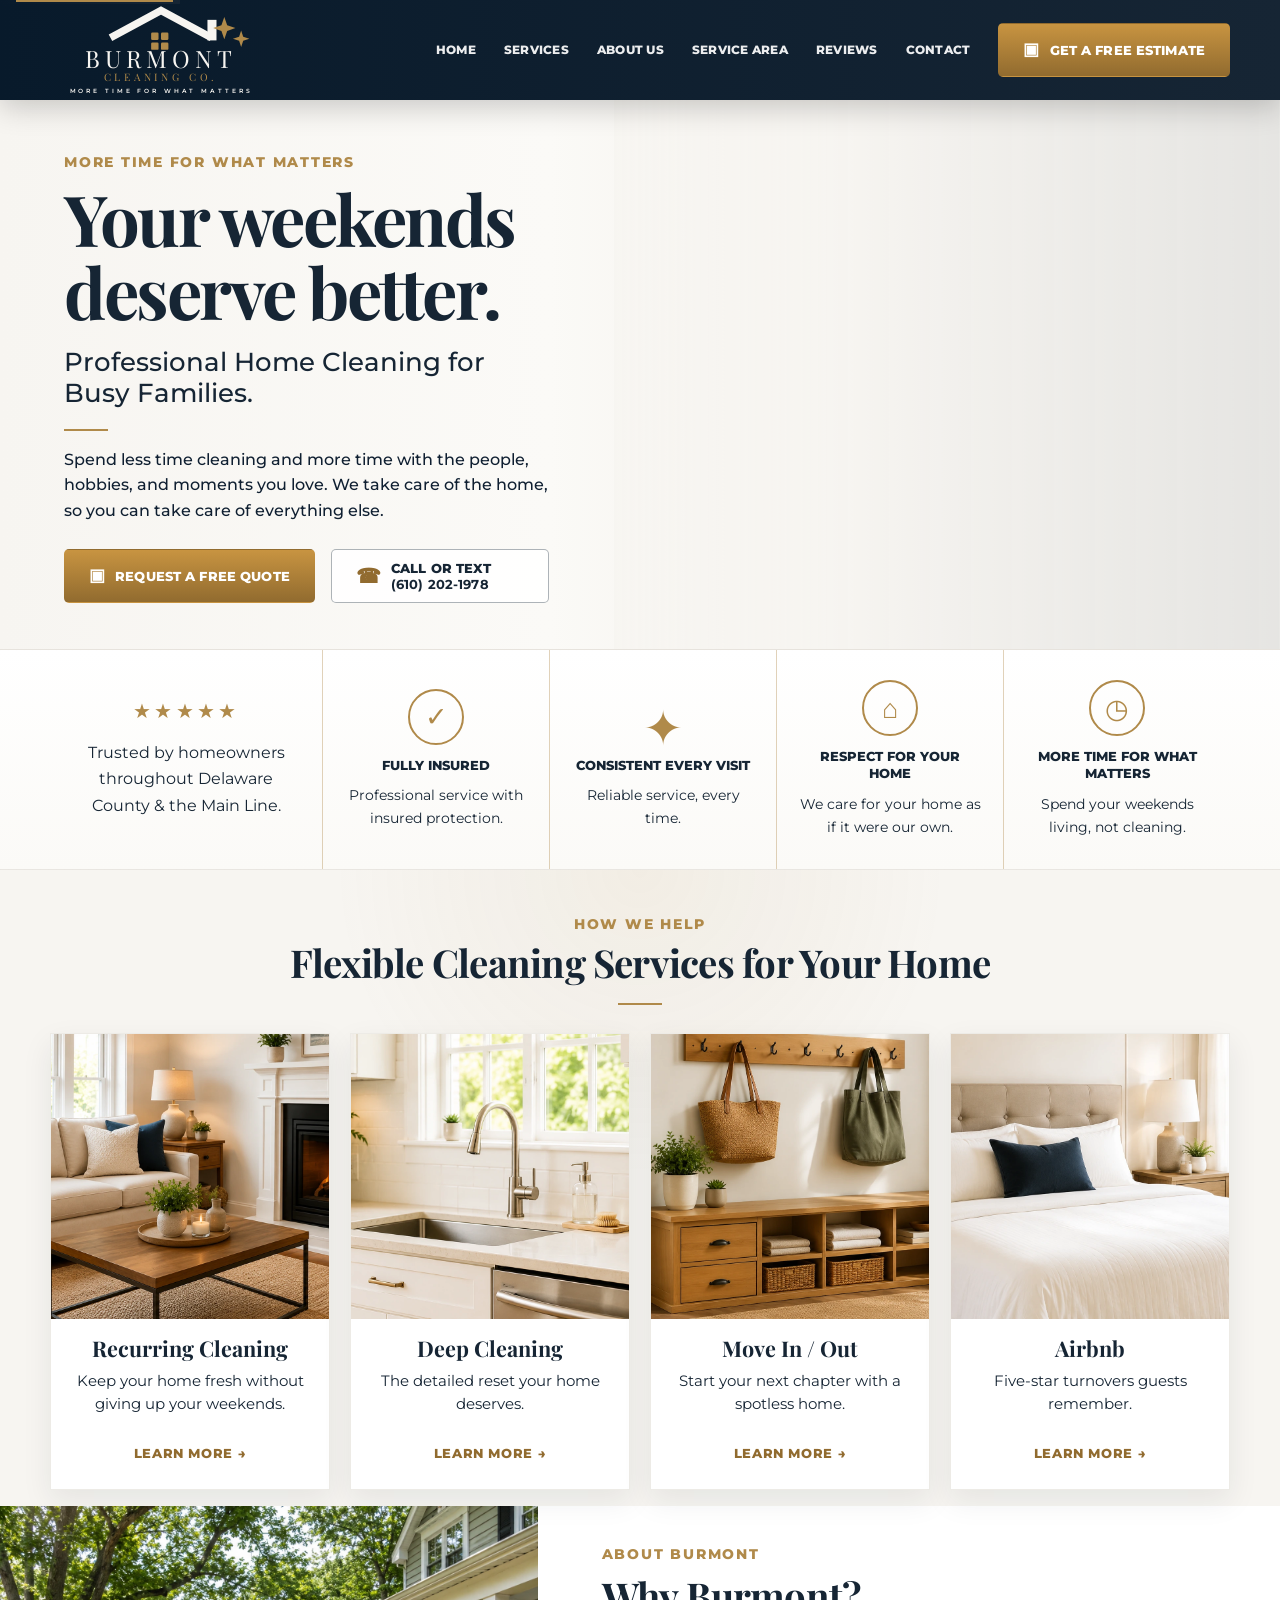
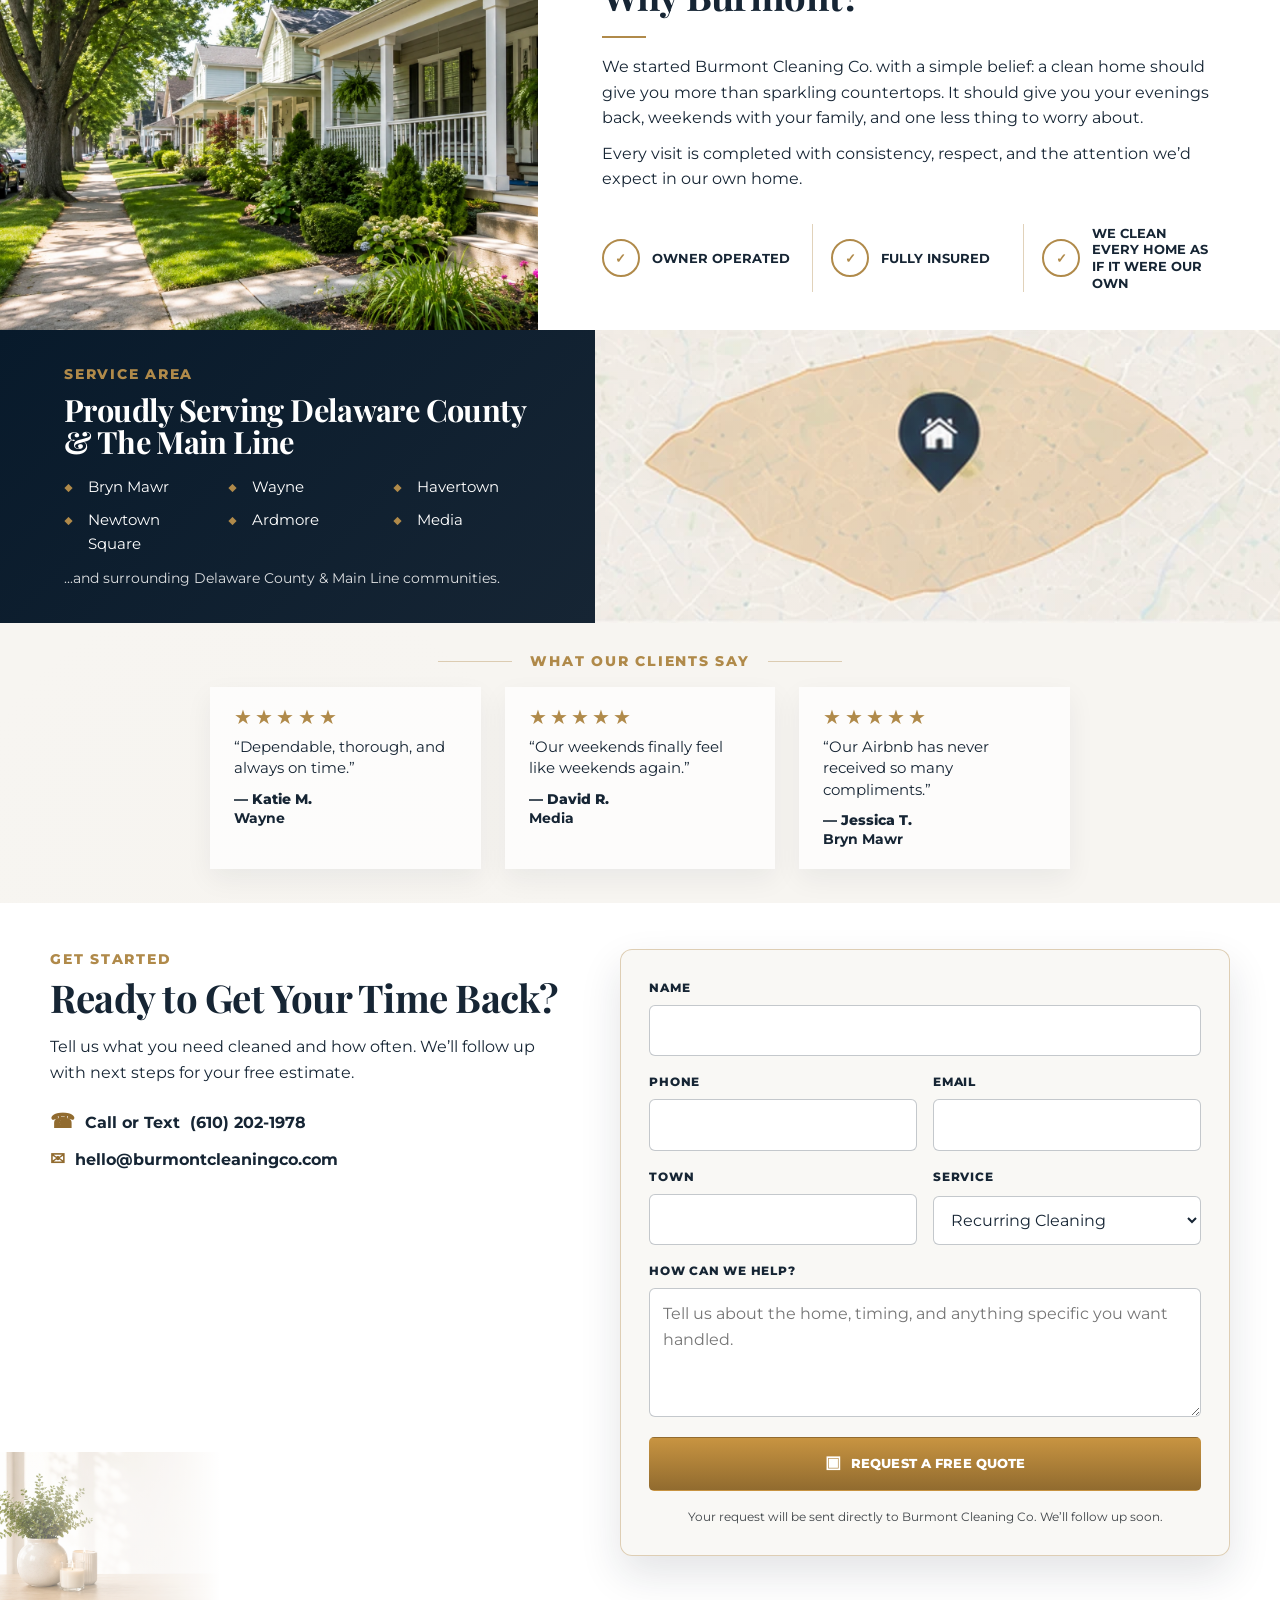
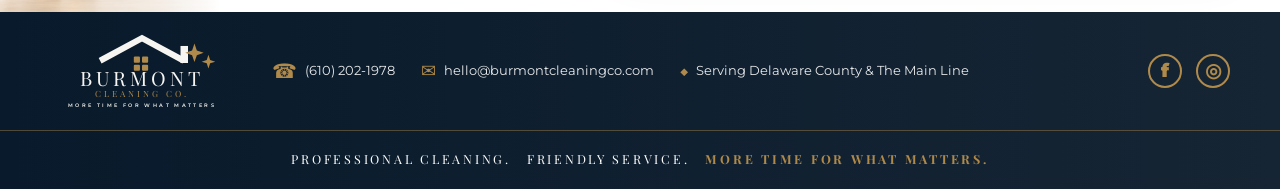
==== commit 606521ce: "Add files via upload" ====
--- a/index.html
+++ b/index.html
@@ -10,13 +10,13 @@
   <meta property="og:description" content="Professional home cleaning for busy families throughout Delaware County and the Main Line.">
   <meta property="og:type" content="website">
   <meta property="og:url" content="https://burmontcleaningco.com/">
-  <meta property="og:image" content="https://burmontcleaningco.com/assets/hero-family.webp?v=family-hero-v1">
+  <meta property="og:image" content="https://burmontcleaningco.com/assets/hero-family.webp">
   <link rel="canonical" href="https://burmontcleaningco.com/">
   <link rel="icon" href="assets/favicon.svg" type="image/svg+xml">
   <link rel="preconnect" href="https://fonts.googleapis.com">
   <link rel="preconnect" href="https://fonts.gstatic.com" crossorigin>
   <link href="https://fonts.googleapis.com/css2?family=Montserrat:wght@400;500;600;700;800&family=Playfair+Display:wght@600;700;800&display=swap" rel="stylesheet">
-  <link rel="stylesheet" href="styles.css?v=hires-images-v1">
+  <link rel="stylesheet" href="styles.css?v=family-hero-css-fix-1">
   <script type="application/ld+json">
   {
     "@context": "https://schema.org",
@@ -37,7 +37,7 @@
       "Media, PA"
     ],
     "priceRange": "$$",
-    "image": "https://burmontcleaningco.com/assets/hero-family.webp?v=family-hero-v1"
+    "image": "https://burmontcleaningco.com/assets/hero-family.webp"
   }
   </script>
 </head>
--- a/styles.css
+++ b/styles.css
@@ -222,7 +222,7 @@
 .hero-image {
   position: relative;
   min-height: 485px;
-  background-image: linear-gradient(90deg, rgba(247, 245, 241, 0.85) 0%, rgba(247, 245, 241, 0.12) 32%, rgba(22, 37, 52, 0.08) 100%), url("assets/hero-family.webp");
+  background-image: linear-gradient(90deg, rgba(247, 245, 241, 0.85) 0%, rgba(247, 245, 241, 0.12) 32%, rgba(22, 37, 52, 0.08) 100%), url("assets/hero-family-clean.webp");
   background-size: cover;
   background-position: center;
 }
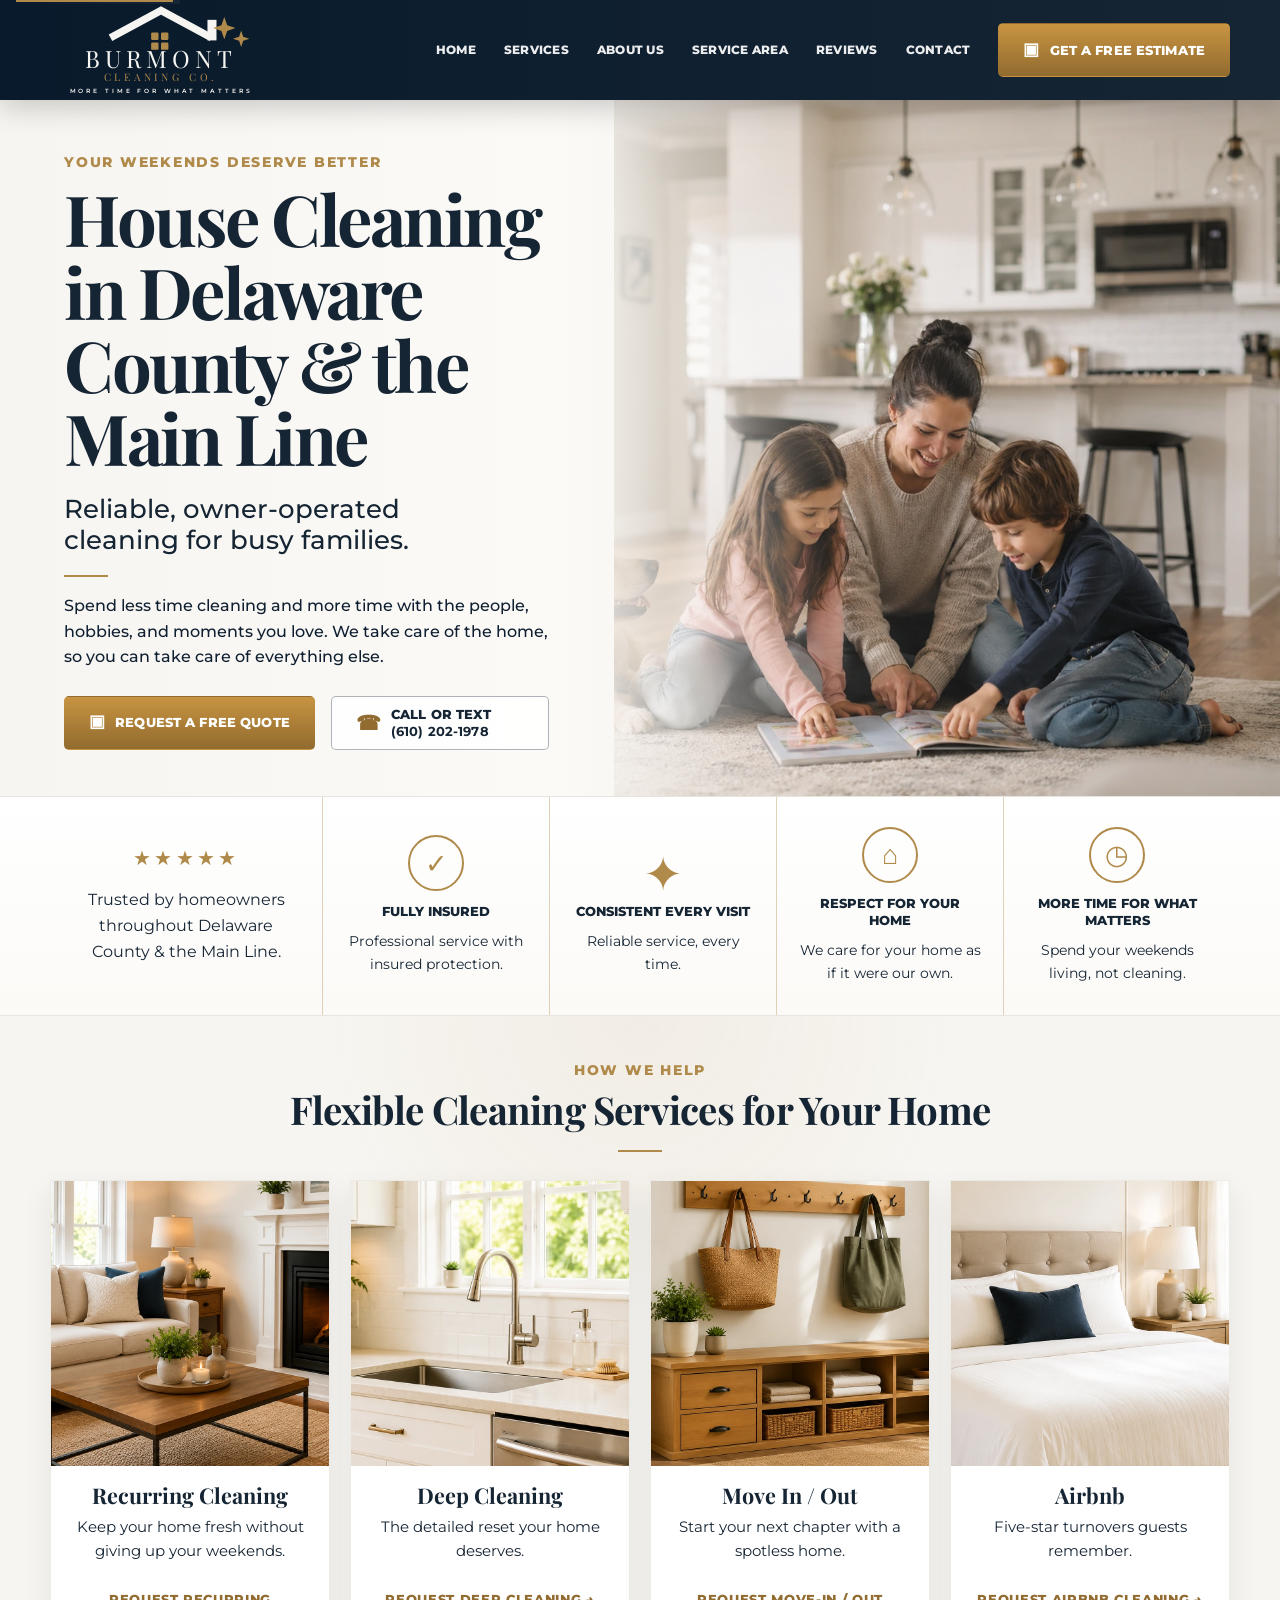
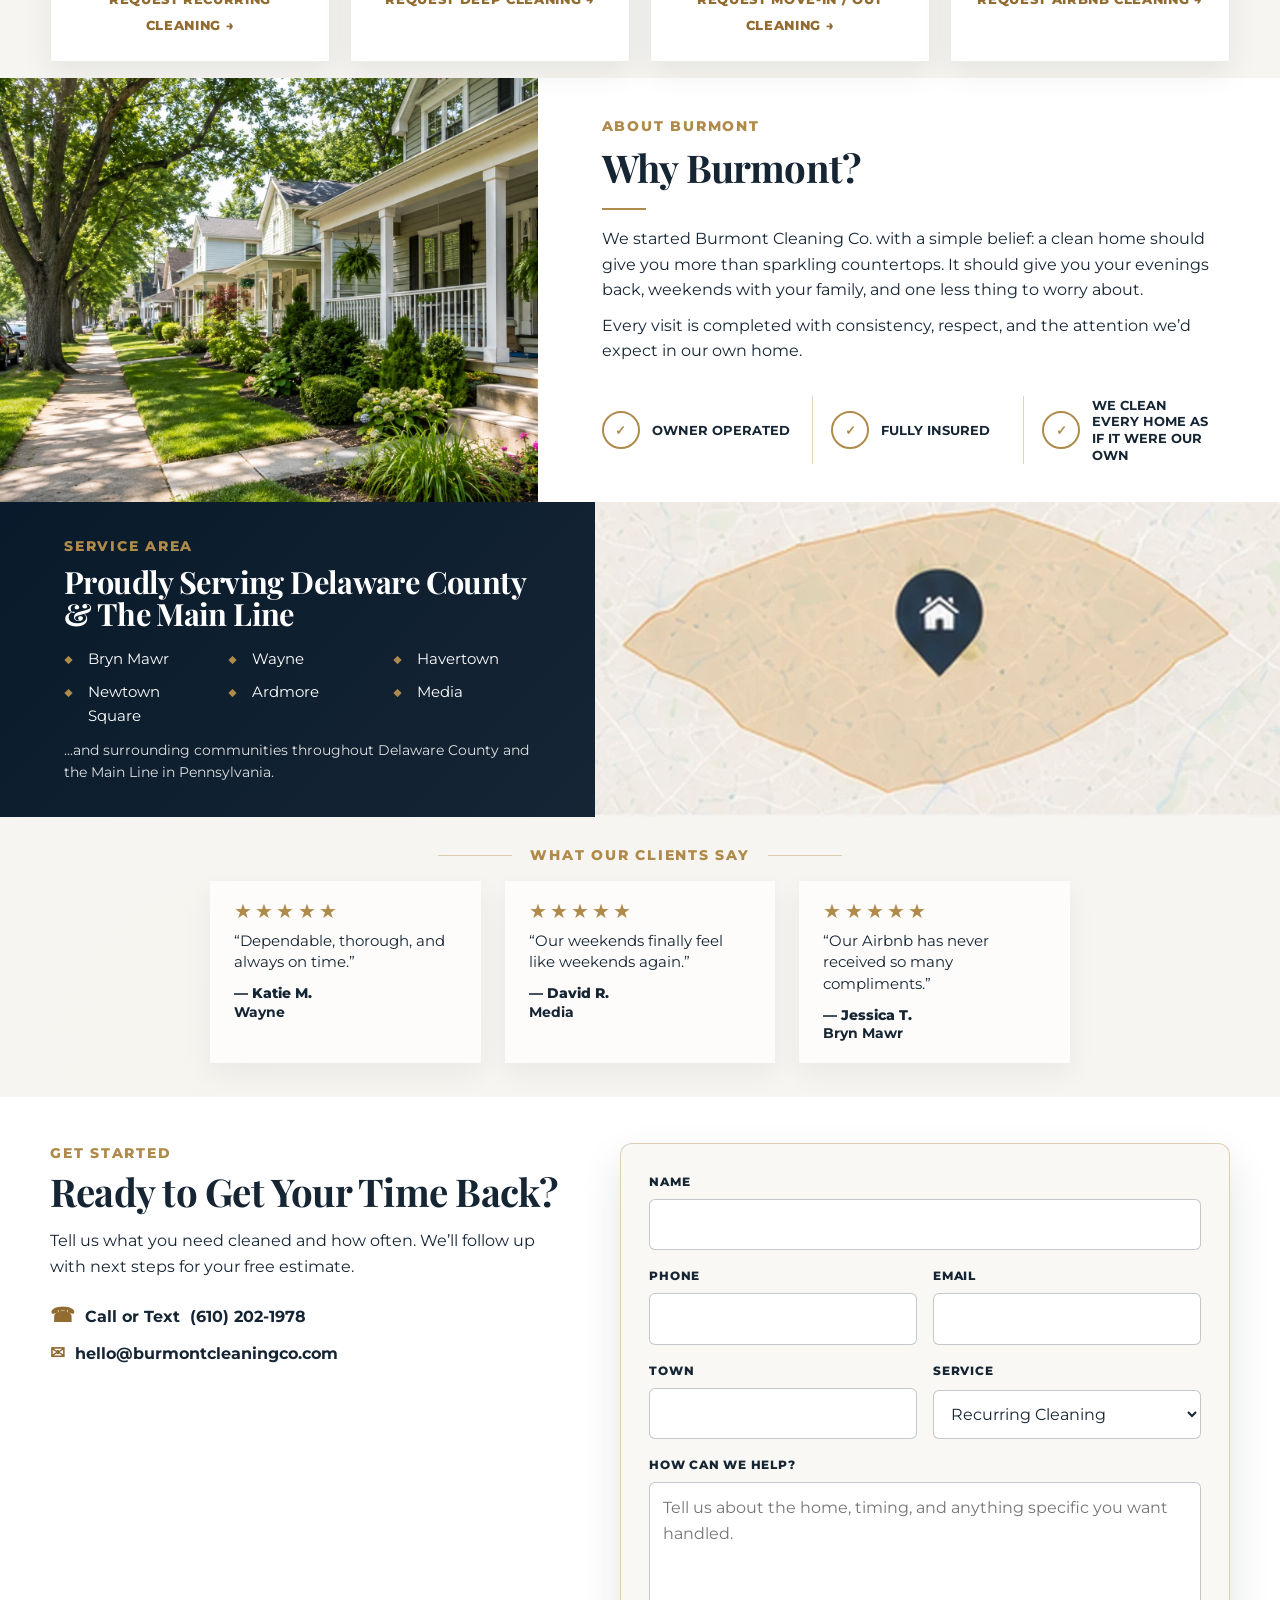
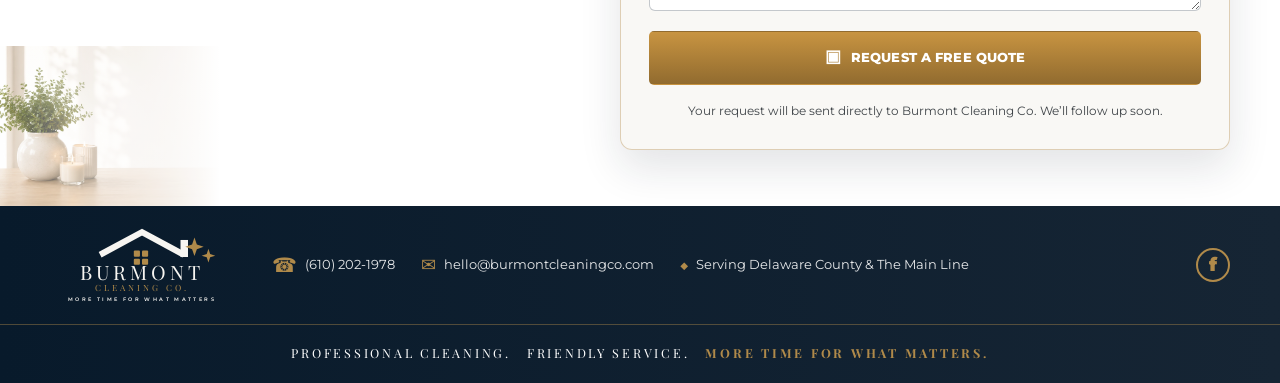
==== commit 2f48f373: "Improve homepage SEO and local search setup" ====
--- a/index.html
+++ b/index.html
@@ -3,16 +3,30 @@
 <head>
   <meta charset="utf-8">
   <meta name="viewport" content="width=device-width, initial-scale=1">
-  <title>Burmont Cleaning Co. | Residential Cleaning for Delaware County & the Main Line</title>
-  <meta name="description" content="Professional home cleaning for busy families throughout Delaware County and the Main Line. Recurring cleaning, deep cleaning, move in/out cleaning, and Airbnb turnovers.">
+  <title>House Cleaning in Delaware County &amp; Main Line | Burmont Cleaning Co.</title>
+  <meta name="description" content="Reliable residential cleaning across Delaware County and the Main Line. Recurring, deep, move-in/move-out, and Airbnb cleaning. Request a free quote.">
+  <meta name="robots" content="index, follow, max-image-preview:large">
   <meta name="theme-color" content="#162534">
-  <meta property="og:title" content="Burmont Cleaning Co.">
-  <meta property="og:description" content="Professional home cleaning for busy families throughout Delaware County and the Main Line.">
+  <link rel="canonical" href="https://burmontcleaningco.com/">
+  <link rel="icon" href="/assets/favicon.svg" type="image/svg+xml">
+  <link rel="preload" as="image" href="/assets/hero-family-clean.webp" type="image/webp" fetchpriority="high">
+
+  <meta property="og:locale" content="en_US">
   <meta property="og:type" content="website">
+  <meta property="og:site_name" content="Burmont Cleaning Co.">
+  <meta property="og:title" content="House Cleaning in Delaware County &amp; the Main Line | Burmont Cleaning Co.">
+  <meta property="og:description" content="Reliable residential cleaning for busy families across Delaware County and the Main Line. Request a free quote.">
   <meta property="og:url" content="https://burmontcleaningco.com/">
-  <meta property="og:image" content="https://burmontcleaningco.com/assets/hero-family.webp">
-  <link rel="canonical" href="https://burmontcleaningco.com/">
-  <link rel="icon" href="assets/favicon.svg" type="image/svg+xml">
+  <meta property="og:image" content="https://burmontcleaningco.com/assets/hero-family-clean.webp">
+  <meta property="og:image:width" content="1672">
+  <meta property="og:image:height" content="941">
+  <meta property="og:image:alt" content="A family relaxing together in a clean, comfortable living room.">
+
+  <meta name="twitter:card" content="summary_large_image">
+  <meta name="twitter:title" content="House Cleaning in Delaware County &amp; the Main Line | Burmont Cleaning Co.">
+  <meta name="twitter:description" content="Reliable residential cleaning for busy families across Delaware County and the Main Line.">
+  <meta name="twitter:image" content="https://burmontcleaningco.com/assets/hero-family-clean.webp">
+  <meta name="twitter:image:alt" content="A family relaxing together in a clean, comfortable living room.">
   <link rel="preconnect" href="https://fonts.googleapis.com">
   <link rel="preconnect" href="https://fonts.gstatic.com" crossorigin>
   <link href="https://fonts.googleapis.com/css2?family=Montserrat:wght@400;500;600;700;800&family=Playfair+Display:wght@600;700;800&display=swap" rel="stylesheet">
@@ -20,24 +34,120 @@
   <script type="application/ld+json">
   {
     "@context": "https://schema.org",
-    "@type": "LocalBusiness",
-    "name": "Burmont Cleaning Co.",
-    "url": "https://burmontcleaningco.com/",
-    "telephone": "+1-610-202-1978",
-    "email": "hello@burmontcleaningco.com",
-    "description": "Professional home cleaning for busy families throughout Delaware County and the Main Line.",
-    "areaServed": [
-      "Delaware County, PA",
-      "The Main Line, PA",
-      "Bryn Mawr, PA",
-      "Wayne, PA",
-      "Havertown, PA",
-      "Newtown Square, PA",
-      "Ardmore, PA",
-      "Media, PA"
-    ],
-    "priceRange": "$$",
-    "image": "https://burmontcleaningco.com/assets/hero-family.webp"
+    "@graph": [
+      {
+        "@type": "HomeAndConstructionBusiness",
+        "@id": "https://burmontcleaningco.com/#business",
+        "name": "Burmont Cleaning Co.",
+        "url": "https://burmontcleaningco.com/",
+        "logo": "https://burmontcleaningco.com/assets/logo.svg",
+        "image": "https://burmontcleaningco.com/assets/hero-family-clean.webp",
+        "telephone": "+1-610-202-1978",
+        "email": "hello@burmontcleaningco.com",
+        "description": "Owner-operated residential cleaning for busy families across Delaware County and the Main Line.",
+        "priceRange": "$$",
+        "currenciesAccepted": "USD",
+        "sameAs": [
+          "https://www.facebook.com/burmontcleaningco/"
+        ],
+        "areaServed": [
+          {
+            "@type": "AdministrativeArea",
+            "name": "Delaware County, Pennsylvania"
+          },
+          {
+            "@type": "Place",
+            "name": "The Main Line, Pennsylvania"
+          },
+          {
+            "@type": "City",
+            "name": "Bryn Mawr, Pennsylvania"
+          },
+          {
+            "@type": "City",
+            "name": "Wayne, Pennsylvania"
+          },
+          {
+            "@type": "City",
+            "name": "Havertown, Pennsylvania"
+          },
+          {
+            "@type": "City",
+            "name": "Newtown Square, Pennsylvania"
+          },
+          {
+            "@type": "City",
+            "name": "Ardmore, Pennsylvania"
+          },
+          {
+            "@type": "City",
+            "name": "Media, Pennsylvania"
+          }
+        ],
+        "hasOfferCatalog": {
+          "@type": "OfferCatalog",
+          "name": "Residential Cleaning Services",
+          "itemListElement": [
+            {
+              "@type": "Offer",
+              "itemOffered": {
+                "@type": "Service",
+                "name": "Recurring House Cleaning"
+              }
+            },
+            {
+              "@type": "Offer",
+              "itemOffered": {
+                "@type": "Service",
+                "name": "Deep Cleaning"
+              }
+            },
+            {
+              "@type": "Offer",
+              "itemOffered": {
+                "@type": "Service",
+                "name": "Move-In and Move-Out Cleaning"
+              }
+            },
+            {
+              "@type": "Offer",
+              "itemOffered": {
+                "@type": "Service",
+                "name": "Airbnb Turnover Cleaning"
+              }
+            }
+          ]
+        }
+      },
+      {
+        "@type": "WebSite",
+        "@id": "https://burmontcleaningco.com/#website",
+        "url": "https://burmontcleaningco.com/",
+        "name": "Burmont Cleaning Co.",
+        "publisher": {
+          "@id": "https://burmontcleaningco.com/#business"
+        },
+        "inLanguage": "en-US"
+      },
+      {
+        "@type": "WebPage",
+        "@id": "https://burmontcleaningco.com/#webpage",
+        "url": "https://burmontcleaningco.com/",
+        "name": "House Cleaning in Delaware County & Main Line | Burmont Cleaning Co.",
+        "isPartOf": {
+          "@id": "https://burmontcleaningco.com/#website"
+        },
+        "about": {
+          "@id": "https://burmontcleaningco.com/#business"
+        },
+        "primaryImageOfPage": {
+          "@type": "ImageObject",
+          "url": "https://burmontcleaningco.com/assets/hero-family-clean.webp"
+        },
+        "description": "Reliable residential cleaning across Delaware County and the Main Line.",
+        "inLanguage": "en-US"
+      }
+    ]
   }
   </script>
 </head>
@@ -46,7 +156,7 @@
 
   <header class="site-header" data-header>
     <div class="container nav-wrap">
-      <a class="brand" href="#home" aria-label="Burmont Cleaning Co. home">
+      <a class="brand" href="/" aria-label="Burmont Cleaning Co. home">
         <svg class="header-logo" xmlns="http://www.w3.org/2000/svg" viewBox="0 0 540 230" role="img" aria-labelledby="header-logo-title header-logo-desc">
           <title id="header-logo-title">Burmont Cleaning Co.</title>
           <desc id="header-logo-desc">Burmont Cleaning Co. logo with roofline and sparkle marks.</desc>
@@ -69,7 +179,7 @@
       </button>
 
       <nav id="site-nav" class="site-nav" data-nav>
-        <a href="#home">Home</a>
+        <a href="/">Home</a>
         <a href="#services">Services</a>
         <a href="#about">About Us</a>
         <a href="#area">Service Area</a>
@@ -87,9 +197,9 @@
   <main id="main">
     <section id="home" class="hero section-anchor">
       <div class="hero-content">
-        <p class="eyebrow">More Time for What Matters</p>
-        <h1>Your weekends deserve better.</h1>
-        <p class="hero-subtitle">Professional Home Cleaning for Busy Families.</p>
+        <p class="eyebrow">Your Weekends Deserve Better</p>
+        <h1>House Cleaning in Delaware County &amp; the Main Line</h1>
+        <p class="hero-subtitle">Reliable, owner-operated cleaning for busy families.</p>
         <div class="rule"></div>
         <p class="hero-copy">Spend less time cleaning and more time with the people, hobbies, and moments you love. We take care of the home, so you can take care of everything else.</p>
         <div class="hero-actions">
@@ -97,7 +207,9 @@
           <a class="btn btn-outline" href="tel:+16102021978"><span aria-hidden="true" class="icon-phone"></span> <span>Call or Text<br><strong>(610) 202-1978</strong></span></a>
         </div>
       </div>
-      <div class="hero-image" role="img" aria-label="A clean, comfortable family living space."></div>
+      <div class="hero-image">
+        <img src="assets/hero-family-clean.webp" alt="Family relaxing together in a clean, comfortable living room" width="1672" height="941" fetchpriority="high" decoding="async">
+      </div>
     </section>
 
     <section class="trust-band" aria-label="Why homeowners choose Burmont Cleaning Co.">
@@ -139,35 +251,35 @@
 
         <div class="service-grid">
           <article class="service-card">
-            <img src="assets/service-recurring.webp?v=hires-images-v1" alt="Fresh living room with fireplace" loading="lazy" width="600" height="285">
+            <img src="assets/service-recurring.webp?v=hires-images-v1" alt="Clean living room after recurring house cleaning" loading="lazy" width="600" height="285">
             <div class="service-card-body">
               <h3>Recurring Cleaning</h3>
               <p>Keep your home fresh without giving up your weekends.</p>
-              <a href="#estimate">Learn More <span aria-hidden="true">→</span></a>
+              <a href="#estimate">Request Recurring Cleaning <span aria-hidden="true">→</span></a>
             </div>
           </article>
           <article class="service-card">
-            <img src="assets/service-deep.webp?v=hires-images-v1" alt="Bright kitchen sink and counter" loading="lazy" width="600" height="285">
+            <img src="assets/service-deep.webp?v=hires-images-v1" alt="Bright kitchen prepared during a deep cleaning service" loading="lazy" width="600" height="285">
             <div class="service-card-body">
               <h3>Deep Cleaning</h3>
               <p>The detailed reset your home deserves.</p>
-              <a href="#estimate">Learn More <span aria-hidden="true">→</span></a>
+              <a href="#estimate">Request Deep Cleaning <span aria-hidden="true">→</span></a>
             </div>
           </article>
           <article class="service-card">
-            <img src="assets/service-move.webp?v=hires-images-v1" alt="Clean entryway with hooks and bench" loading="lazy" width="600" height="285">
+            <img src="assets/service-move.webp?v=hires-images-v1" alt="Clean entryway prepared for a move-in or move-out" loading="lazy" width="600" height="285">
             <div class="service-card-body">
               <h3>Move In / Out</h3>
               <p>Start your next chapter with a spotless home.</p>
-              <a href="#estimate">Learn More <span aria-hidden="true">→</span></a>
+              <a href="#estimate">Request Move-In / Out Cleaning <span aria-hidden="true">→</span></a>
             </div>
           </article>
           <article class="service-card">
-            <img src="assets/service-airbnb.webp?v=hires-images-v1" alt="Clean guest bedroom" loading="lazy" width="600" height="285">
+            <img src="assets/service-airbnb.webp?v=hires-images-v1" alt="Clean guest bedroom prepared for an Airbnb stay" loading="lazy" width="600" height="285">
             <div class="service-card-body">
               <h3>Airbnb</h3>
               <p>Five-star turnovers guests remember.</p>
-              <a href="#estimate">Learn More <span aria-hidden="true">→</span></a>
+              <a href="#estimate">Request Airbnb Cleaning <span aria-hidden="true">→</span></a>
             </div>
           </article>
         </div>
@@ -176,7 +288,7 @@
 
     <section id="about" class="about section-anchor">
       <div class="about-image">
-        <img src="assets/about-owners.webp?v=street-about-v1" alt="Burmont Cleaning Co. owner operated service" loading="lazy" width="742" height="398">
+        <img src="assets/about-owners.webp?v=street-about-v1" alt="The owners of Burmont Cleaning Co. serving Delaware County and the Main Line" loading="lazy" width="742" height="398">
       </div>
       <div class="about-content">
         <p class="eyebrow">About Burmont</p>
@@ -205,7 +317,7 @@
             <span>Ardmore</span>
             <span>Media</span>
           </div>
-          <p>...and surrounding Delaware County &amp; Main Line communities.</p>
+          <p>...and surrounding communities throughout Delaware County and the Main Line in Pennsylvania.</p>
         </div>
         <div class="area-map" role="img" aria-label="Map of service area in Delaware County and the Main Line"></div>
       </div>
@@ -298,7 +410,7 @@
 
   <footer class="site-footer">
     <div class="container footer-wrap">
-      <a class="footer-logo" href="#home" aria-label="Burmont Cleaning Co. home">
+      <a class="footer-logo" href="/" aria-label="Burmont Cleaning Co. home">
         <svg class="header-logo footer-logo-svg" xmlns="http://www.w3.org/2000/svg" viewBox="0 0 540 230" role="img" aria-labelledby="footer-logo-title footer-logo-desc">
           <title id="footer-logo-title">Burmont Cleaning Co.</title>
           <desc id="footer-logo-desc">Burmont Cleaning Co. logo with roofline and sparkle marks.</desc>
@@ -321,8 +433,7 @@
         <span><span aria-hidden="true" class="icon-location"></span> Serving Delaware County &amp; The Main Line</span>
       </div>
       <div class="footer-social" aria-label="Social links">
-        <a href="#" aria-label="Facebook">f</a>
-        <a href="#" aria-label="Instagram">◎</a>
+        <a href="https://www.facebook.com/burmontcleaningco/" target="_blank" rel="noopener noreferrer" aria-label="Burmont Cleaning Co. on Facebook">f</a>
       </div>
     </div>
     <div class="footer-bottom">
--- a/styles.css
+++ b/styles.css
@@ -222,9 +222,24 @@
 .hero-image {
   position: relative;
   min-height: 485px;
-  background-image: linear-gradient(90deg, rgba(247, 245, 241, 0.85) 0%, rgba(247, 245, 241, 0.12) 32%, rgba(22, 37, 52, 0.08) 100%), url("assets/hero-family-clean.webp");
-  background-size: cover;
-  background-position: center;
+  overflow: hidden;
+}
+
+.hero-image img {
+  position: absolute;
+  inset: 0;
+  width: 100%;
+  height: 100%;
+  object-fit: cover;
+  object-position: center;
+}
+
+.hero-image::after {
+  content: "";
+  position: absolute;
+  inset: 0;
+  background: linear-gradient(90deg, rgba(247, 245, 241, 0.85) 0%, rgba(247, 245, 241, 0.12) 32%, rgba(22, 37, 52, 0.08) 100%);
+  pointer-events: none;
 }
 
 .eyebrow {
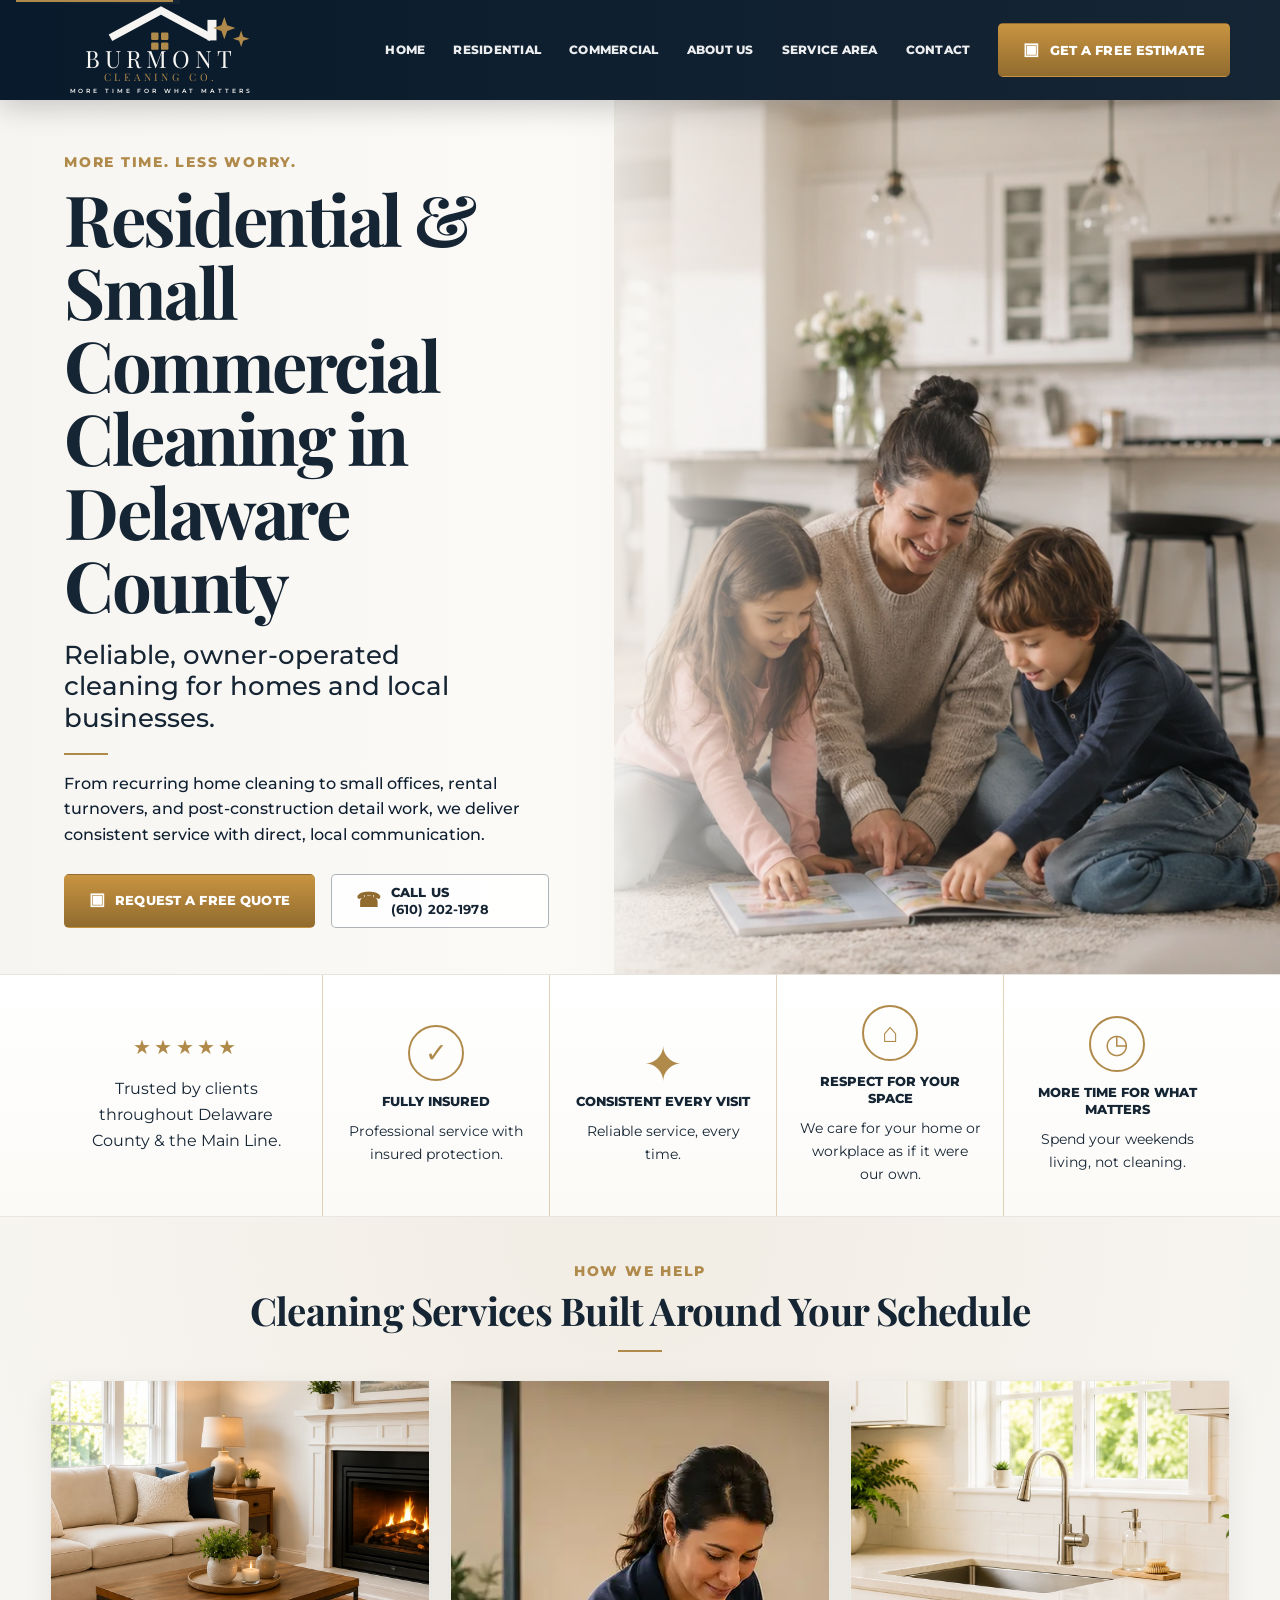
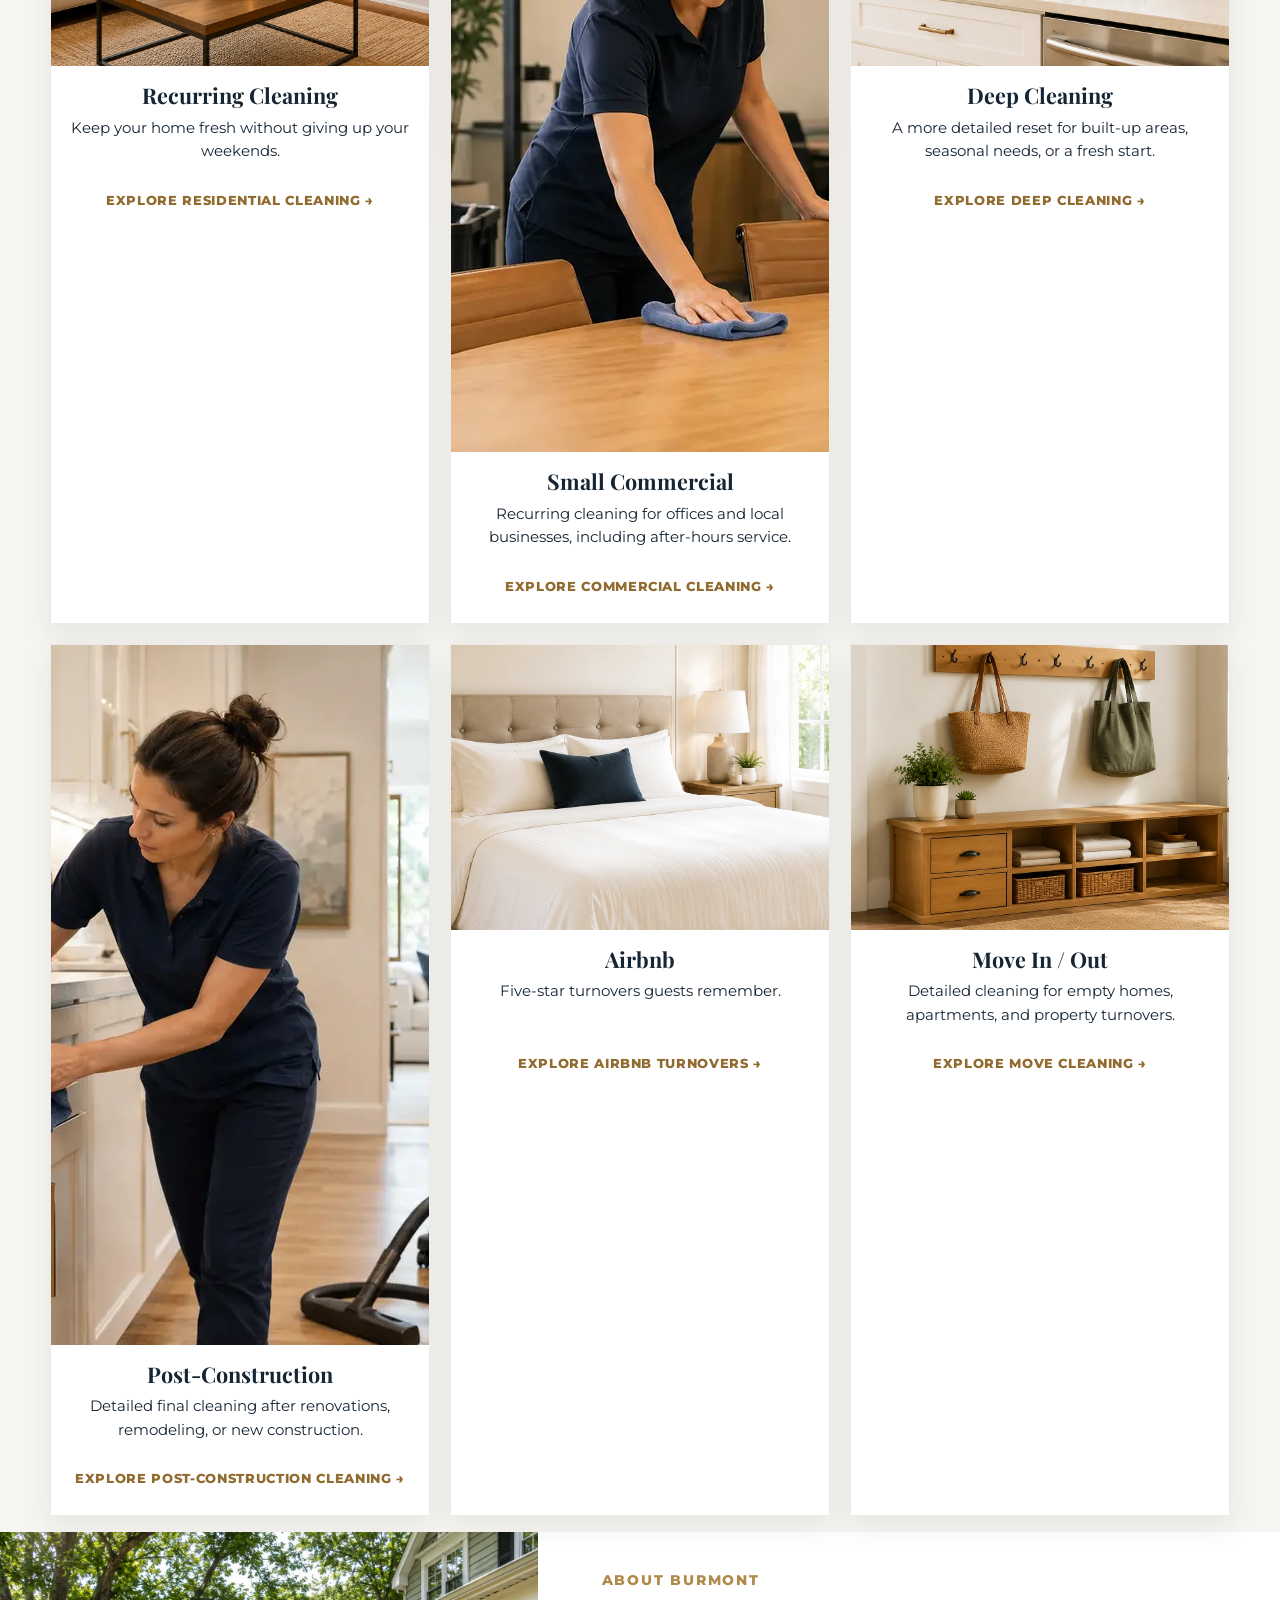
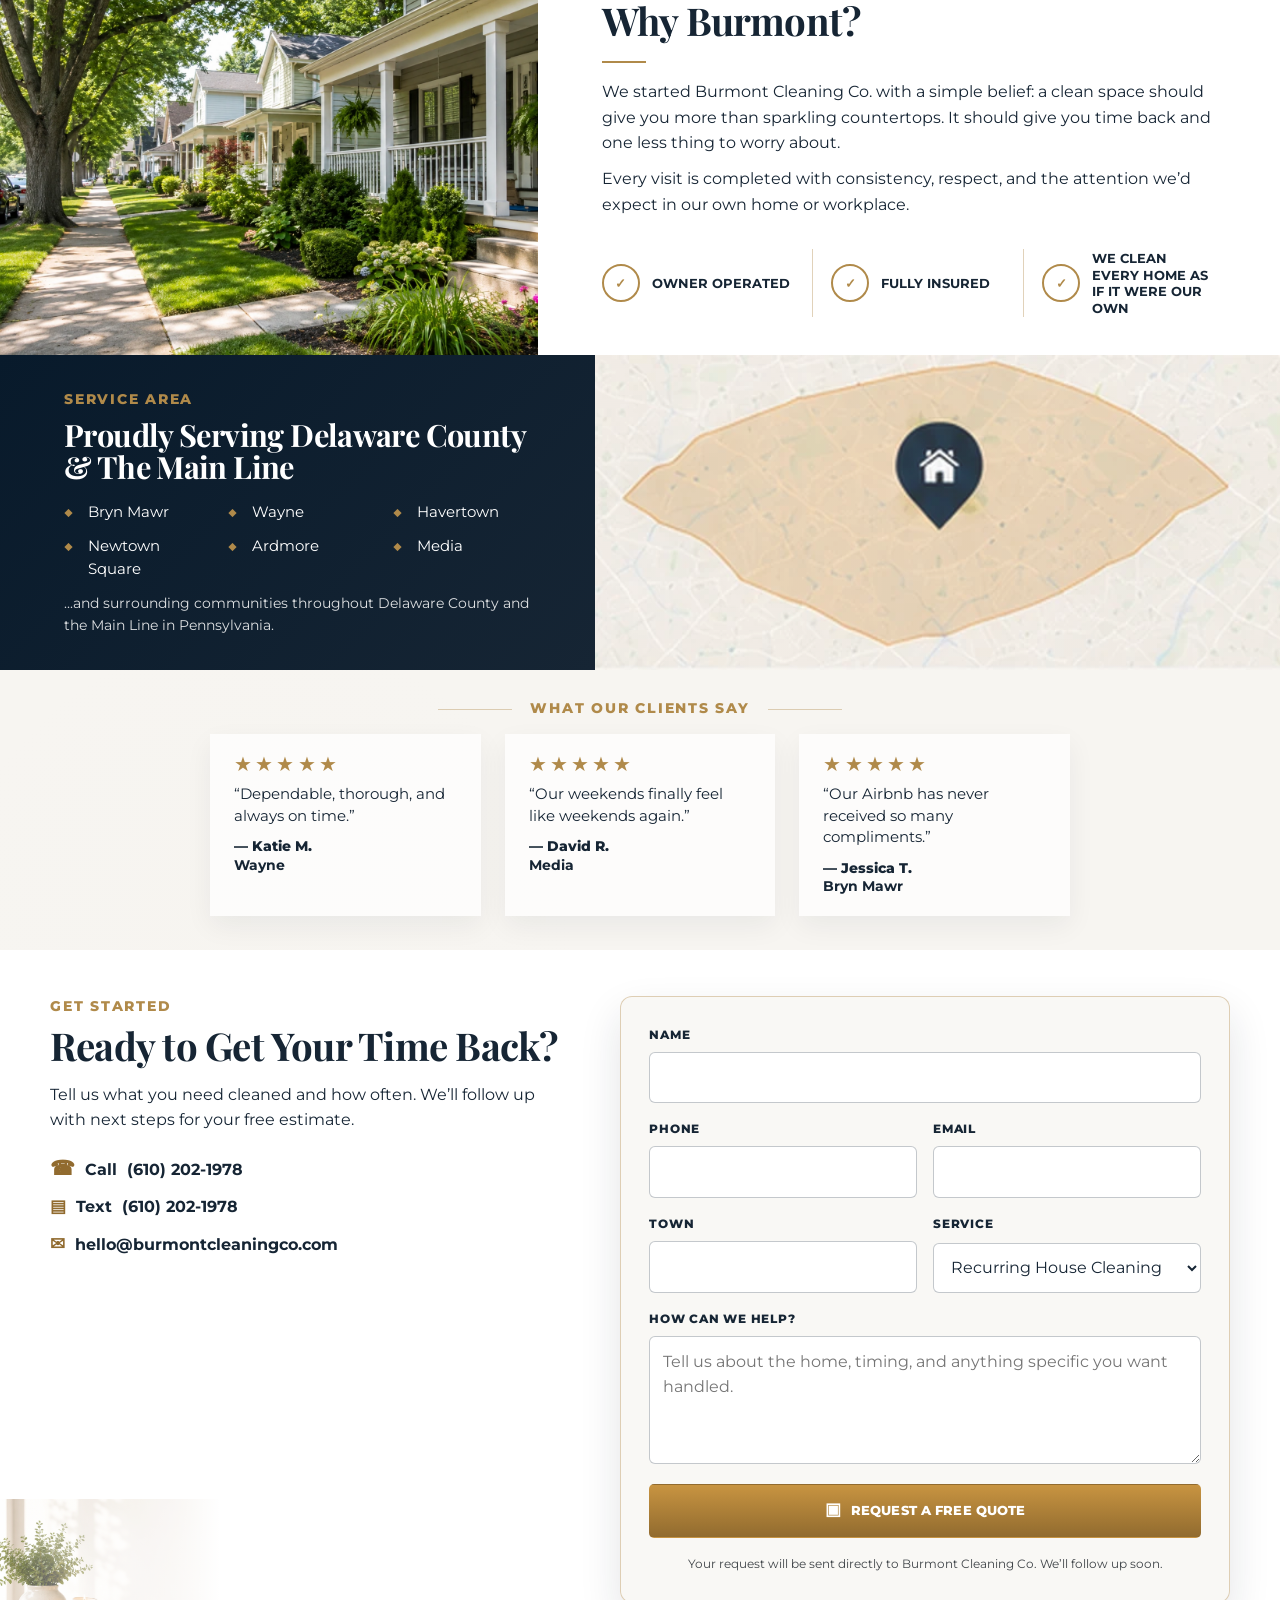
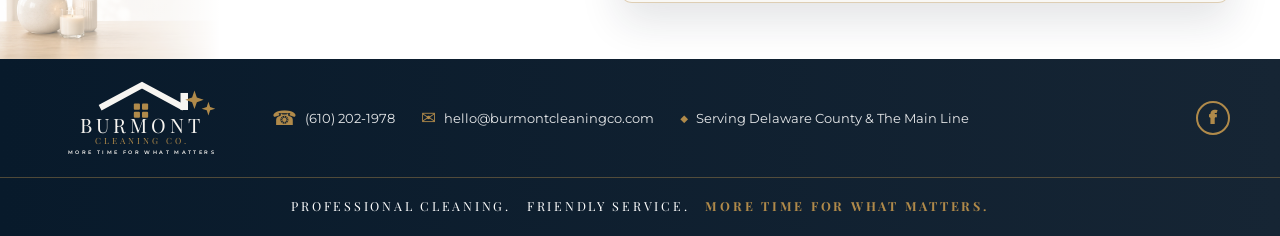
==== commit db7b5e8b: "Add SEO service pages and original service imagery" ====
--- a/index.html
+++ b/index.html
@@ -1,10 +1,10 @@
-<!doctype html>
+<!DOCTYPE html>
 <html lang="en">
 <head>
   <meta charset="utf-8">
   <meta name="viewport" content="width=device-width, initial-scale=1">
-  <title>House Cleaning in Delaware County &amp; Main Line | Burmont Cleaning Co.</title>
-  <meta name="description" content="Reliable residential cleaning across Delaware County and the Main Line. Recurring, deep, move-in/move-out, and Airbnb cleaning. Request a free quote.">
+  <title>Residential &amp; Commercial Cleaning | Burmont Cleaning Co.</title>
+  <meta name="description" content="Owner-operated residential, small commercial, Airbnb, and post-construction cleaning across Delaware County and the Main Line. Request a free quote.">
   <meta name="robots" content="index, follow, max-image-preview:large">
   <meta name="theme-color" content="#162534">
   <link rel="canonical" href="https://burmontcleaningco.com/">
@@ -14,8 +14,8 @@
   <meta property="og:locale" content="en_US">
   <meta property="og:type" content="website">
   <meta property="og:site_name" content="Burmont Cleaning Co.">
-  <meta property="og:title" content="House Cleaning in Delaware County &amp; the Main Line | Burmont Cleaning Co.">
-  <meta property="og:description" content="Reliable residential cleaning for busy families across Delaware County and the Main Line. Request a free quote.">
+  <meta property="og:title" content="Residential &amp; Commercial Cleaning | Burmont Cleaning Co.">
+  <meta property="og:description" content="Owner-operated cleaning for homes, local businesses, rental properties, and post-construction projects across Delaware County and the Main Line.">
   <meta property="og:url" content="https://burmontcleaningco.com/">
   <meta property="og:image" content="https://burmontcleaningco.com/assets/hero-family-clean.webp">
   <meta property="og:image:width" content="1672">
@@ -23,14 +23,14 @@
   <meta property="og:image:alt" content="A family relaxing together in a clean, comfortable living room.">
 
   <meta name="twitter:card" content="summary_large_image">
-  <meta name="twitter:title" content="House Cleaning in Delaware County &amp; the Main Line | Burmont Cleaning Co.">
-  <meta name="twitter:description" content="Reliable residential cleaning for busy families across Delaware County and the Main Line.">
+  <meta name="twitter:title" content="Residential &amp; Commercial Cleaning | Burmont Cleaning Co.">
+  <meta name="twitter:description" content="Owner-operated cleaning for homes, local businesses, rental properties, and post-construction projects.">
   <meta name="twitter:image" content="https://burmontcleaningco.com/assets/hero-family-clean.webp">
   <meta name="twitter:image:alt" content="A family relaxing together in a clean, comfortable living room.">
   <link rel="preconnect" href="https://fonts.googleapis.com">
   <link rel="preconnect" href="https://fonts.gstatic.com" crossorigin>
   <link href="https://fonts.googleapis.com/css2?family=Montserrat:wght@400;500;600;700;800&family=Playfair+Display:wght@600;700;800&display=swap" rel="stylesheet">
-  <link rel="stylesheet" href="styles.css?v=family-hero-css-fix-1">
+  <link rel="stylesheet" href="/styles.css?v=service-pages-1">
   <script type="application/ld+json">
   {
     "@context": "https://schema.org",
@@ -44,7 +44,7 @@
         "image": "https://burmontcleaningco.com/assets/hero-family-clean.webp",
         "telephone": "+1-610-202-1978",
         "email": "hello@burmontcleaningco.com",
-        "description": "Owner-operated residential cleaning for busy families across Delaware County and the Main Line.",
+        "description": "Owner-operated residential and small commercial cleaning across Delaware County and the Main Line.",
         "priceRange": "$$",
         "currenciesAccepted": "USD",
         "sameAs": [
@@ -86,34 +86,54 @@
         ],
         "hasOfferCatalog": {
           "@type": "OfferCatalog",
-          "name": "Residential Cleaning Services",
+          "name": "Residential and Commercial Cleaning Services",
           "itemListElement": [
             {
               "@type": "Offer",
               "itemOffered": {
                 "@type": "Service",
-                "name": "Recurring House Cleaning"
+                "name": "Recurring House Cleaning",
+                "url": "https://burmontcleaningco.com/residential-cleaning/"
               }
             },
             {
               "@type": "Offer",
               "itemOffered": {
                 "@type": "Service",
-                "name": "Deep Cleaning"
+                "name": "Small Commercial Cleaning",
+                "url": "https://burmontcleaningco.com/commercial-cleaning/"
               }
             },
             {
               "@type": "Offer",
               "itemOffered": {
                 "@type": "Service",
-                "name": "Move-In and Move-Out Cleaning"
+                "name": "Post-Construction Cleaning",
+                "url": "https://burmontcleaningco.com/post-construction-cleaning/"
               }
             },
             {
               "@type": "Offer",
               "itemOffered": {
                 "@type": "Service",
-                "name": "Airbnb Turnover Cleaning"
+                "name": "Deep Cleaning",
+                "url": "https://burmontcleaningco.com/deep-cleaning/"
+              }
+            },
+            {
+              "@type": "Offer",
+              "itemOffered": {
+                "@type": "Service",
+                "name": "Move-In and Move-Out Cleaning",
+                "url": "https://burmontcleaningco.com/move-in-move-out-cleaning/"
+              }
+            },
+            {
+              "@type": "Offer",
+              "itemOffered": {
+                "@type": "Service",
+                "name": "Airbnb Turnover Cleaning",
+                "url": "https://burmontcleaningco.com/airbnb-turnover-cleaning/"
               }
             }
           ]
@@ -133,7 +153,7 @@
         "@type": "WebPage",
         "@id": "https://burmontcleaningco.com/#webpage",
         "url": "https://burmontcleaningco.com/",
-        "name": "House Cleaning in Delaware County & Main Line | Burmont Cleaning Co.",
+        "name": "Residential & Commercial Cleaning | Burmont Cleaning Co.",
         "isPartOf": {
           "@id": "https://burmontcleaningco.com/#website"
         },
@@ -144,7 +164,7 @@
           "@type": "ImageObject",
           "url": "https://burmontcleaningco.com/assets/hero-family-clean.webp"
         },
-        "description": "Reliable residential cleaning across Delaware County and the Main Line.",
+        "description": "Owner-operated residential, small commercial, Airbnb, and post-construction cleaning across Delaware County and the Main Line.",
         "inLanguage": "en-US"
       }
     ]
@@ -180,11 +200,11 @@
 
       <nav id="site-nav" class="site-nav" data-nav>
         <a href="/">Home</a>
-        <a href="#services">Services</a>
-        <a href="#about">About Us</a>
-        <a href="#area">Service Area</a>
-        <a href="#reviews">Reviews</a>
-        <a href="#estimate">Contact</a>
+        <a href="/residential-cleaning/">Residential</a>
+        <a href="/commercial-cleaning/">Commercial</a>
+        <a href="/#about">About Us</a>
+        <a href="/#area">Service Area</a>
+        <a href="/#estimate">Contact</a>
       </nav>
 
       <a class="btn btn-primary nav-cta" href="#estimate" aria-label="Get a free estimate">
@@ -197,14 +217,14 @@
   <main id="main">
     <section id="home" class="hero section-anchor">
       <div class="hero-content">
-        <p class="eyebrow">Your Weekends Deserve Better</p>
-        <h1>House Cleaning in Delaware County &amp; the Main Line</h1>
-        <p class="hero-subtitle">Reliable, owner-operated cleaning for busy families.</p>
+        <p class="eyebrow">More Time. Less Worry.</p>
+        <h1>Residential &amp; Small Commercial Cleaning in Delaware County</h1>
+        <p class="hero-subtitle">Reliable, owner-operated cleaning for homes and local businesses.</p>
         <div class="rule"></div>
-        <p class="hero-copy">Spend less time cleaning and more time with the people, hobbies, and moments you love. We take care of the home, so you can take care of everything else.</p>
+        <p class="hero-copy">From recurring home cleaning to small offices, rental turnovers, and post-construction detail work, we deliver consistent service with direct, local communication.</p>
         <div class="hero-actions">
           <a class="btn btn-primary" href="#estimate"><span aria-hidden="true" class="icon-calendar"></span> Request a Free Quote</a>
-          <a class="btn btn-outline" href="tel:+16102021978"><span aria-hidden="true" class="icon-phone"></span> <span>Call or Text<br><strong>(610) 202-1978</strong></span></a>
+          <a class="btn btn-outline" href="tel:+16102021978"><span aria-hidden="true" class="icon-phone"></span> <span>Call Us<br><strong>(610) 202-1978</strong></span></a>
         </div>
       </div>
       <div class="hero-image">
@@ -212,11 +232,11 @@
       </div>
     </section>
 
-    <section class="trust-band" aria-label="Why homeowners choose Burmont Cleaning Co.">
+    <section class="trust-band" aria-label="Why clients choose Burmont Cleaning Co.">
       <div class="container trust-grid">
         <article class="trust-item trust-review">
           <div class="stars" aria-label="Five star rating">★★★★★</div>
-          <p>Trusted by homeowners throughout Delaware County &amp; the Main Line.</p>
+          <p>Trusted by clients throughout Delaware County &amp; the Main Line.</p>
         </article>
         <article class="trust-item">
           <span class="trust-icon" aria-hidden="true">✓</span>
@@ -230,8 +250,8 @@
         </article>
         <article class="trust-item">
           <span class="trust-icon" aria-hidden="true">⌂</span>
-          <h3>Respect for Your Home</h3>
-          <p>We care for your home as if it were our own.</p>
+          <h3>Respect for Your Space</h3>
+          <p>We care for your home or workplace as if it were our own.</p>
         </article>
         <article class="trust-item">
           <span class="trust-icon" aria-hidden="true">◷</span>
@@ -245,7 +265,7 @@
       <div class="container">
         <div class="section-heading centered">
           <p class="eyebrow">How We Help</p>
-          <h2>Flexible Cleaning Services for Your Home</h2>
+          <h2>Cleaning Services Built Around Your Schedule</h2>
           <div class="rule centered-rule"></div>
         </div>
 
@@ -255,23 +275,31 @@
             <div class="service-card-body">
               <h3>Recurring Cleaning</h3>
               <p>Keep your home fresh without giving up your weekends.</p>
-              <a href="#estimate">Request Recurring Cleaning <span aria-hidden="true">→</span></a>
-            </div>
-          </article>
-          <article class="service-card">
-            <img src="assets/service-deep.webp?v=hires-images-v1" alt="Bright kitchen prepared during a deep cleaning service" loading="lazy" width="600" height="285">
+              <a href="/residential-cleaning/">Explore Residential Cleaning <span aria-hidden="true">→</span></a>
+            </div>
+          </article>
+          <article class="service-card">
+            <img src="assets/service-commercial.webp?v=service-pages-1" alt="Professional cleaner maintaining a conference room in a small local office" loading="lazy" width="1400" height="671">
+            <div class="service-card-body">
+              <h3>Small Commercial</h3>
+              <p>Recurring cleaning for offices and local businesses, including after-hours service.</p>
+              <a href="/commercial-cleaning/">Explore Commercial Cleaning <span aria-hidden="true">→</span></a>
+            </div>
+          </article>
+          <article class="service-card">
+            <img src="assets/service-deep.webp?v=hires-images-v1" alt="Bright kitchen refreshed during a detailed deep cleaning service" loading="lazy" width="600" height="285">
             <div class="service-card-body">
               <h3>Deep Cleaning</h3>
-              <p>The detailed reset your home deserves.</p>
-              <a href="#estimate">Request Deep Cleaning <span aria-hidden="true">→</span></a>
-            </div>
-          </article>
-          <article class="service-card">
-            <img src="assets/service-move.webp?v=hires-images-v1" alt="Clean entryway prepared for a move-in or move-out" loading="lazy" width="600" height="285">
-            <div class="service-card-body">
-              <h3>Move In / Out</h3>
-              <p>Start your next chapter with a spotless home.</p>
-              <a href="#estimate">Request Move-In / Out Cleaning <span aria-hidden="true">→</span></a>
+              <p>A more detailed reset for built-up areas, seasonal needs, or a fresh start.</p>
+              <a href="/deep-cleaning/">Explore Deep Cleaning <span aria-hidden="true">→</span></a>
+            </div>
+          </article>
+          <article class="service-card">
+            <img src="assets/service-post-construction.webp?v=service-pages-1" alt="Professional cleaner completing final detail cleaning in a renovated kitchen" loading="lazy" width="1400" height="700">
+            <div class="service-card-body">
+              <h3>Post-Construction</h3>
+              <p>Detailed final cleaning after renovations, remodeling, or new construction.</p>
+              <a href="/post-construction-cleaning/">Explore Post-Construction Cleaning <span aria-hidden="true">→</span></a>
             </div>
           </article>
           <article class="service-card">
@@ -279,7 +307,15 @@
             <div class="service-card-body">
               <h3>Airbnb</h3>
               <p>Five-star turnovers guests remember.</p>
-              <a href="#estimate">Request Airbnb Cleaning <span aria-hidden="true">→</span></a>
+              <a href="/airbnb-turnover-cleaning/">Explore Airbnb Turnovers <span aria-hidden="true">→</span></a>
+            </div>
+          </article>
+          <article class="service-card">
+            <img src="assets/service-move.webp?v=hires-images-v1" alt="Clean empty entryway ready for a move-in or move-out" loading="lazy" width="600" height="285">
+            <div class="service-card-body">
+              <h3>Move In / Out</h3>
+              <p>Detailed cleaning for empty homes, apartments, and property turnovers.</p>
+              <a href="/move-in-move-out-cleaning/">Explore Move Cleaning <span aria-hidden="true">→</span></a>
             </div>
           </article>
         </div>
@@ -294,8 +330,8 @@
         <p class="eyebrow">About Burmont</p>
         <h2>Why Burmont?</h2>
         <div class="rule"></div>
-        <p>We started Burmont Cleaning Co. with a simple belief: a clean home should give you more than sparkling countertops. It should give you your evenings back, weekends with your family, and one less thing to worry about.</p>
-        <p>Every visit is completed with consistency, respect, and the attention we’d expect in our own home.</p>
+        <p>We started Burmont Cleaning Co. with a simple belief: a clean space should give you more than sparkling countertops. It should give you time back and one less thing to worry about.</p>
+        <p>Every visit is completed with consistency, respect, and the attention we’d expect in our own home or workplace.</p>
         <div class="about-points">
           <div><span aria-hidden="true">✓</span><strong>Owner Operated</strong></div>
           <div><span aria-hidden="true">✓</span><strong>Fully Insured</strong></div>
@@ -357,7 +393,8 @@
           <h2>Ready to Get Your Time Back?</h2>
           <p>Tell us what you need cleaned and how often. We’ll follow up with next steps for your free estimate.</p>
           <div class="contact-cards">
-            <a href="tel:+16102021978"><span aria-hidden="true" class="icon-phone"></span> Call or Text <strong>(610) 202-1978</strong></a>
+            <a href="tel:+16102021978"><span aria-hidden="true" class="icon-phone"></span> Call <strong>(610) 202-1978</strong></a>
+            <a href="sms:+16102021978"><span aria-hidden="true" class="icon-message"></span> Text <strong>(610) 202-1978</strong></a>
             <a href="mailto:hello@burmontcleaningco.com"><span aria-hidden="true" class="icon-email"></span> hello@burmontcleaningco.com</a>
           </div>
         </div>
@@ -388,10 +425,12 @@
             <div>
               <label for="service">Service</label>
               <select id="service" name="service">
-                <option>Recurring Cleaning</option>
+                <option>Recurring House Cleaning</option>
+                <option>Small Commercial Cleaning</option>
+                <option>Post-Construction Cleaning</option>
                 <option>Deep Cleaning</option>
                 <option>Move In / Out</option>
-                <option>Airbnb</option>
+                <option>Airbnb Turnover Cleaning</option>
                 <option>Not Sure Yet</option>
               </select>
             </div>
@@ -443,6 +482,6 @@
     </div>
   </footer>
 
-  <script src="script.js?v=footer-logo-no-line-1" defer></script>
+  <script src="/script.js?v=service-pages-1" defer></script>
 </body>
 </html>
--- a/styles.css
+++ b/styles.css
@@ -201,6 +201,7 @@
 .icon-calendar::before { content: "▣"; font-size: 1.05rem; }
 .icon-phone::before { content: "☎"; font-size: 1.25rem; }
 .icon-email::before { content: "✉"; font-size: 1.1rem; }
+.icon-message::before { content: "▤"; font-size: 1.05rem; }
 .icon-location::before { content: "◆"; font-size: 0.9rem; color: var(--brass); }
 
 .hero {
@@ -385,7 +386,7 @@
 
 .service-grid {
   display: grid;
-  grid-template-columns: repeat(4, 1fr);
+  grid-template-columns: repeat(3, 1fr);
   gap: 20px;
 }
 
@@ -699,6 +700,11 @@
   display: block;
 }
 
+.footer-logo img {
+  width: 100%;
+  height: auto;
+}
+
 .footer-info {
   display: flex;
   flex-wrap: wrap;
@@ -746,6 +752,210 @@
 }
 
 .footer-bottom strong { color: var(--brass); }
+
+/* Standalone service pages */
+.breadcrumb {
+  padding: 18px 0 0;
+  font-size: 0.82rem;
+  font-weight: 700;
+  color: var(--charcoal);
+}
+
+.breadcrumb a {
+  color: var(--brass-dark);
+  text-decoration: underline;
+  text-underline-offset: 3px;
+}
+
+.service-hero {
+  padding: 52px 0 58px;
+  background:
+    linear-gradient(110deg, rgba(247,245,241,0.98), rgba(247,245,241,0.88)),
+    radial-gradient(circle at 90% 20%, rgba(176,138,74,0.2), transparent 38%);
+}
+
+.service-hero-grid {
+  display: grid;
+  grid-template-columns: minmax(0, 1.15fr) minmax(300px, 0.85fr);
+  gap: clamp(36px, 6vw, 76px);
+  align-items: center;
+}
+
+.service-hero h1 {
+  max-width: 760px;
+  font-size: clamp(2.65rem, 5vw, 4.8rem);
+}
+
+.service-hero .hero-copy {
+  margin-top: 20px;
+  font-size: 1.04rem;
+}
+
+.service-summary {
+  padding: 28px;
+  border: 1px solid var(--line);
+  border-radius: var(--radius);
+  background: rgba(255,255,255,0.86);
+  box-shadow: var(--shadow);
+}
+
+.service-summary h2 {
+  font-size: 1.65rem;
+  margin-bottom: 18px;
+}
+
+.service-summary-image {
+  width: calc(100% + 56px);
+  max-width: none;
+  aspect-ratio: 2.1 / 1;
+  object-fit: cover;
+  margin: -28px -28px 24px;
+  border-radius: var(--radius) var(--radius) 0 0;
+}
+
+.service-summary ul,
+.check-list {
+  padding: 0;
+  margin: 0;
+  list-style: none;
+}
+
+.service-summary li,
+.check-list li {
+  position: relative;
+  padding-left: 28px;
+  margin: 10px 0;
+}
+
+.service-summary li::before,
+.check-list li::before {
+  content: "✓";
+  position: absolute;
+  left: 0;
+  color: var(--brass-dark);
+  font-weight: 900;
+}
+
+.content-section {
+  padding: 58px 0;
+  background: var(--white);
+}
+
+.content-section.alt { background: var(--ivory); }
+
+.section-intro {
+  max-width: 780px;
+  margin: 14px auto 34px;
+  text-align: center;
+  color: var(--charcoal);
+}
+
+.feature-grid {
+  display: grid;
+  grid-template-columns: repeat(3, minmax(0, 1fr));
+  gap: 22px;
+}
+
+.feature-card {
+  padding: 28px;
+  border: 1px solid rgba(216,210,200,0.72);
+  border-radius: var(--radius);
+  background: var(--white);
+  box-shadow: 0 10px 28px rgba(22,37,52,0.06);
+}
+
+.feature-card h3 { margin-bottom: 10px; }
+.feature-card p { margin: 0; }
+
+.split-content {
+  display: grid;
+  grid-template-columns: minmax(0, 1fr) minmax(0, 1fr);
+  gap: clamp(36px, 7vw, 88px);
+  align-items: start;
+}
+
+.split-content p:first-of-type { margin-top: 18px; }
+
+.process-grid {
+  counter-reset: steps;
+  display: grid;
+  grid-template-columns: repeat(3, minmax(0, 1fr));
+  gap: 22px;
+  margin-top: 34px;
+}
+
+.process-step {
+  position: relative;
+  padding: 28px 28px 28px 72px;
+  border-top: 2px solid var(--brass);
+  background: rgba(255,255,255,0.82);
+}
+
+.process-step::before {
+  counter-increment: steps;
+  content: counter(steps);
+  position: absolute;
+  left: 24px;
+  top: 27px;
+  width: 34px;
+  height: 34px;
+  display: grid;
+  place-items: center;
+  border-radius: 999px;
+  color: var(--white);
+  background: var(--navy);
+  font-weight: 800;
+}
+
+.process-step h3 { font-size: 1.18rem; margin-bottom: 8px; }
+.process-step p { margin: 0; font-size: 0.92rem; }
+
+.scope-note {
+  margin-top: 24px;
+  padding: 18px 20px;
+  border-left: 4px solid var(--brass);
+  background: rgba(176,138,74,0.1);
+  font-size: 0.9rem;
+}
+
+.faq-list {
+  max-width: 900px;
+  margin: 30px auto 0;
+}
+
+.faq-list details {
+  border-top: 1px solid var(--line);
+  padding: 18px 4px;
+}
+
+.faq-list details:last-child { border-bottom: 1px solid var(--line); }
+
+.faq-list summary {
+  cursor: pointer;
+  font-family: "Playfair Display", Georgia, serif;
+  font-size: 1.2rem;
+  font-weight: 700;
+}
+
+.faq-list details p { margin: 12px 0 0; }
+
+.related-services {
+  display: flex;
+  flex-wrap: wrap;
+  justify-content: center;
+  gap: 12px;
+  margin-top: 28px;
+}
+
+.related-services a {
+  padding: 10px 16px;
+  border: 1px solid var(--line);
+  border-radius: 999px;
+  color: var(--brass-dark);
+  background: var(--white);
+  font-weight: 800;
+  font-size: 0.82rem;
+}
 
 @media (max-width: 1100px) {
   .nav-wrap { gap: 18px; }
@@ -808,9 +1018,11 @@
   .hero-content { padding: 42px 28px 34px; }
   .hero-image { min-height: 360px; grid-row: 1; }
 
-  .about, .area-panel, .estimate-wrap {
+  .about, .area-panel, .estimate-wrap, .service-hero-grid, .split-content {
     grid-template-columns: 1fr;
   }
+
+  .feature-grid, .process-grid { grid-template-columns: 1fr; }
 
   .about-image img { max-height: 420px; }
 
@@ -835,4 +1047,8 @@
   .estimate::before { opacity: 0.22; }
   .decor-line { display: none; }
   h1 { font-size: clamp(2.7rem, 14vw, 4rem); }
-}
+  .service-hero { padding: 34px 0 42px; }
+  .service-summary, .feature-card { padding: 22px; }
+  .service-summary-image { width: calc(100% + 44px); margin: -22px -22px 20px; }
+  .process-step { padding: 24px 20px 24px 64px; }
+}
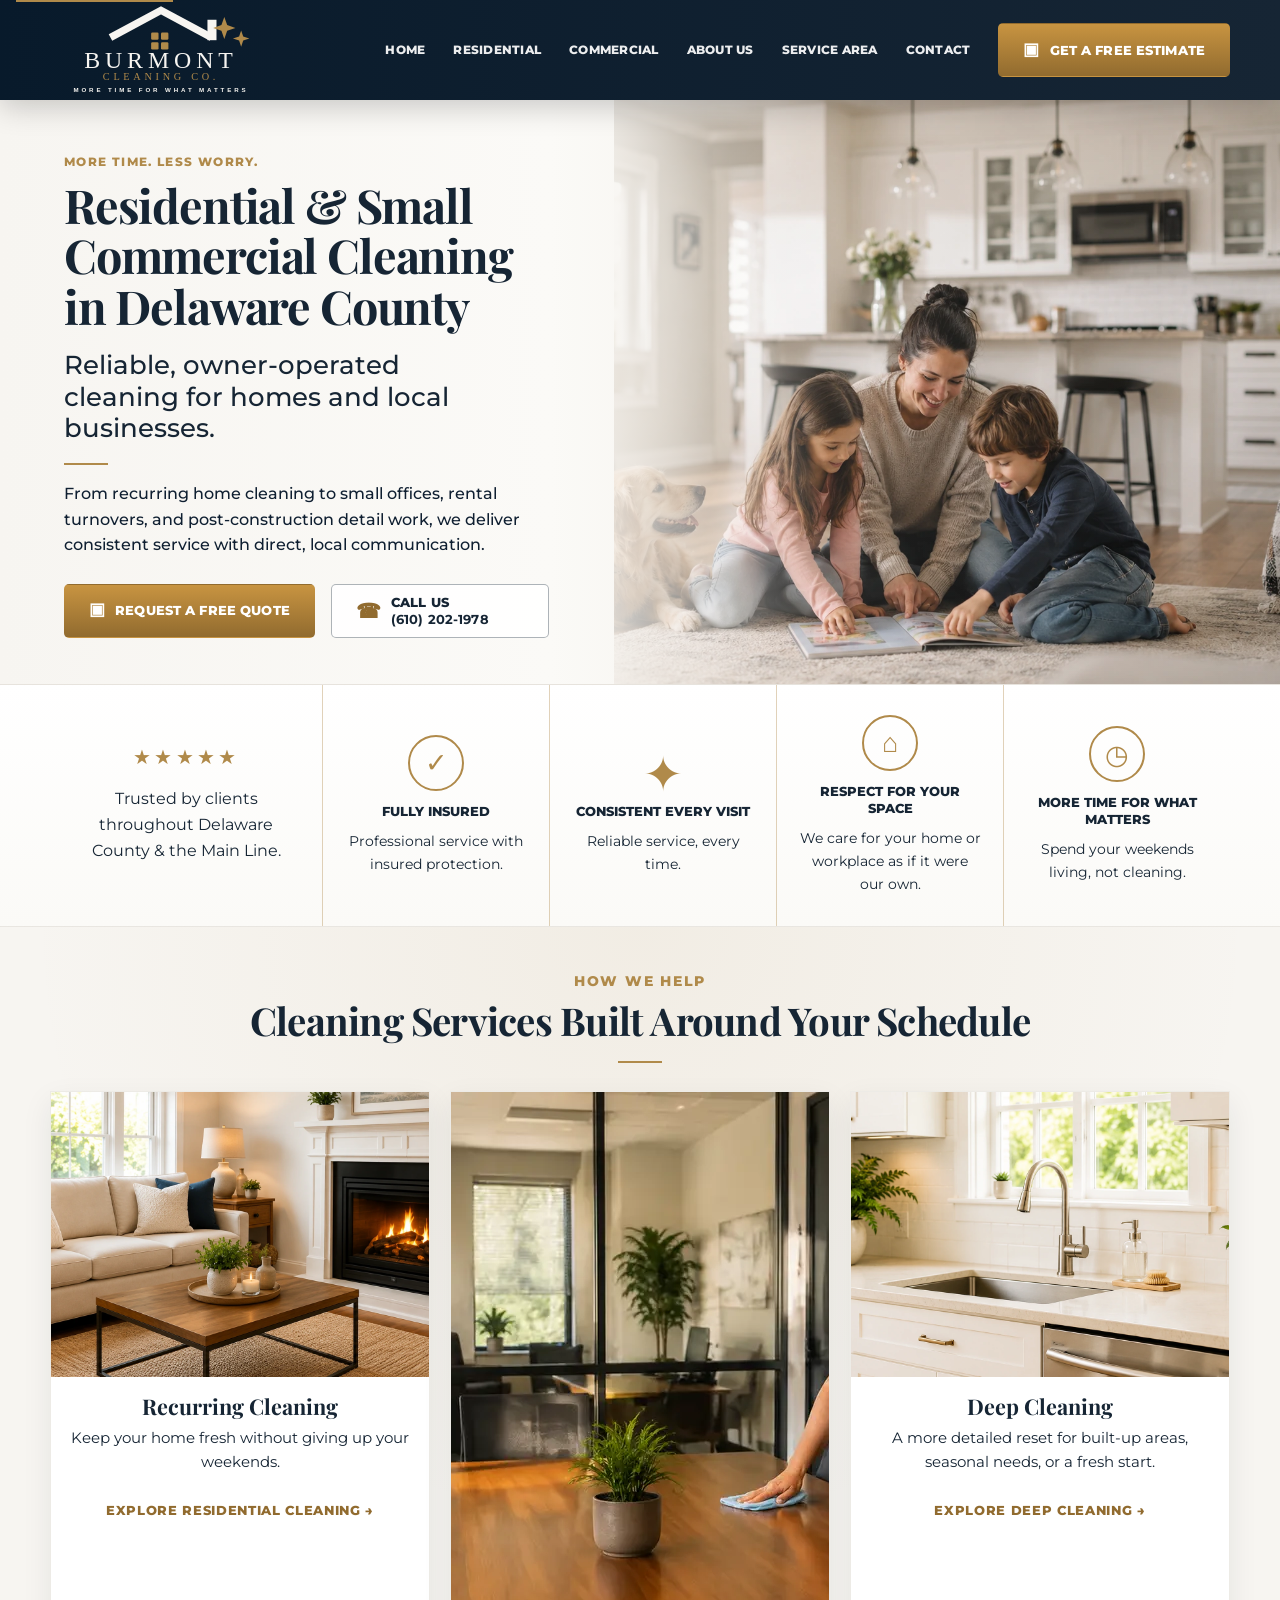
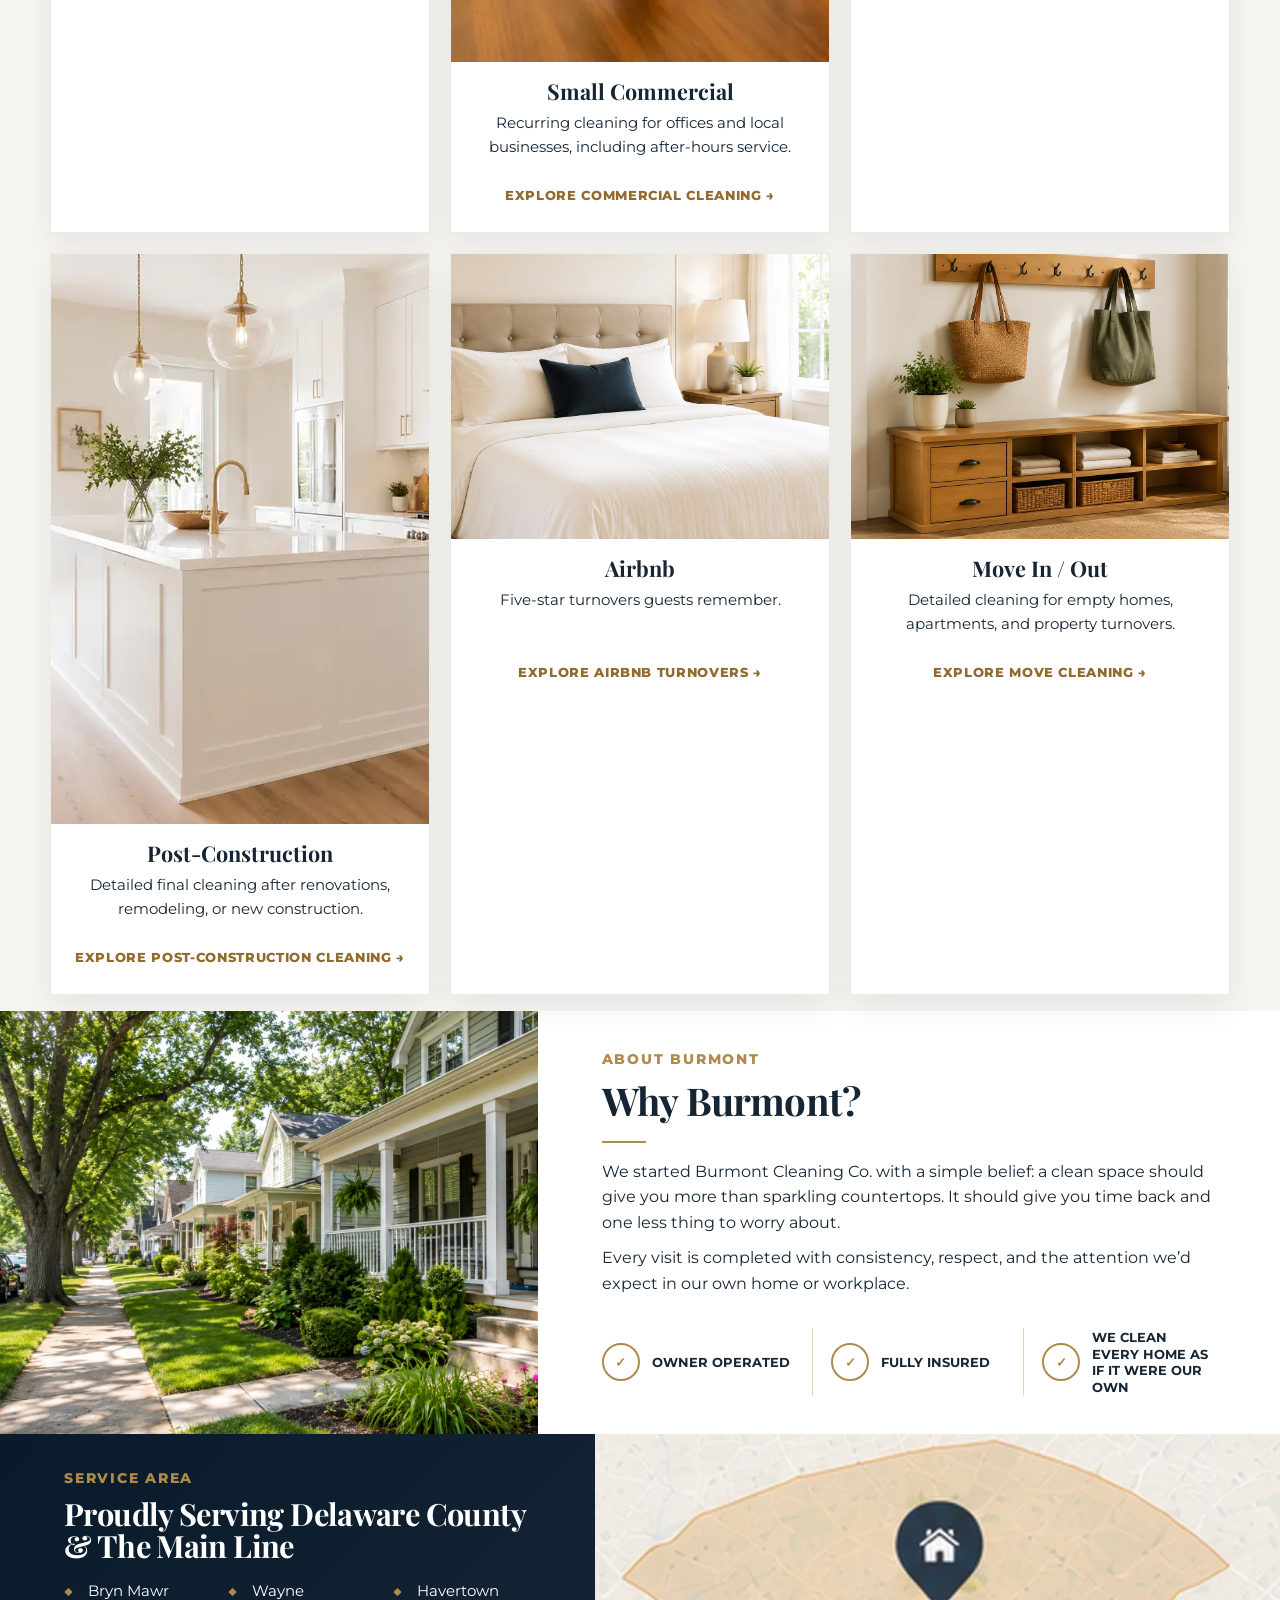
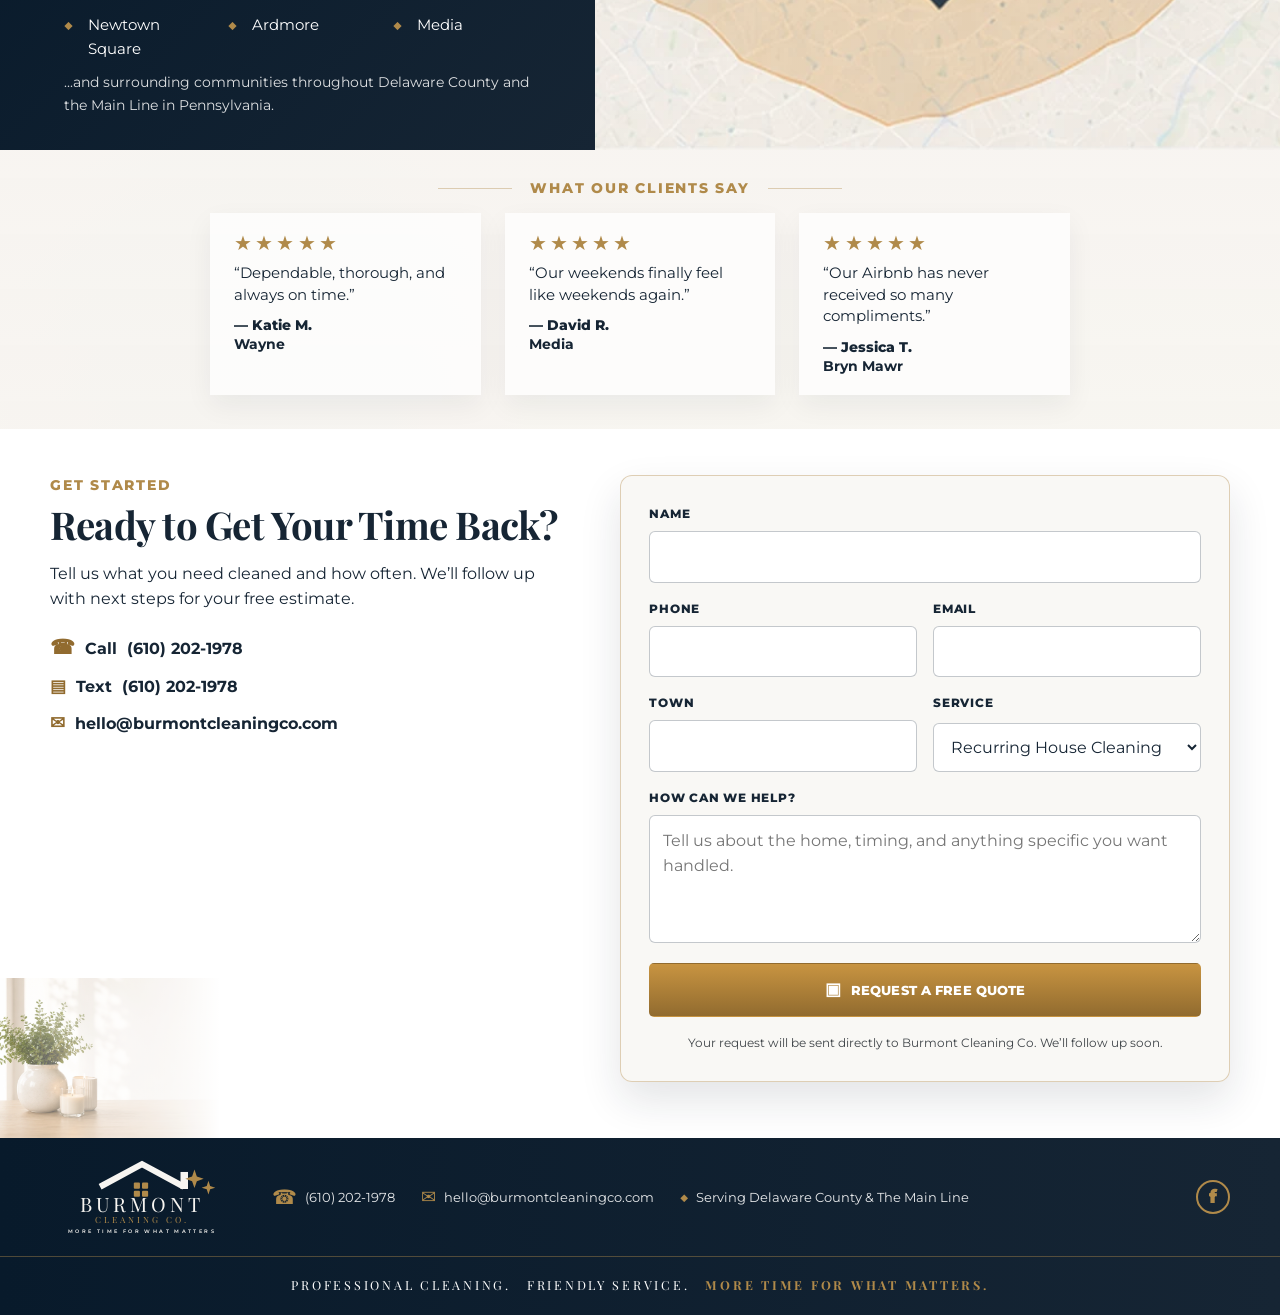
==== commit 296246d1: "Refine homepage header and service imagery" ====
--- a/index.html
+++ b/index.html
@@ -30,7 +30,7 @@
   <link rel="preconnect" href="https://fonts.googleapis.com">
   <link rel="preconnect" href="https://fonts.gstatic.com" crossorigin>
   <link href="https://fonts.googleapis.com/css2?family=Montserrat:wght@400;500;600;700;800&family=Playfair+Display:wght@600;700;800&display=swap" rel="stylesheet">
-  <link rel="stylesheet" href="/styles.css?v=service-pages-1">
+  <link rel="stylesheet" href="/styles.css?v=service-pages-2">
   <script type="application/ld+json">
   {
     "@context": "https://schema.org",
@@ -177,21 +177,7 @@
   <header class="site-header" data-header>
     <div class="container nav-wrap">
       <a class="brand" href="/" aria-label="Burmont Cleaning Co. home">
-        <svg class="header-logo" xmlns="http://www.w3.org/2000/svg" viewBox="0 0 540 230" role="img" aria-labelledby="header-logo-title header-logo-desc">
-          <title id="header-logo-title">Burmont Cleaning Co.</title>
-          <desc id="header-logo-desc">Burmont Cleaning Co. logo with roofline and sparkle marks.</desc>
-          <path class="logo-roof" d="M155 80 L270 18 L385 80"/>
-          <path class="logo-ivory" d="M383 41h22v50h-22z"/>
-          <rect class="logo-brass" x="246" y="72" width="18" height="18" rx="3"/>
-          <rect class="logo-brass" x="270" y="72" width="18" height="18" rx="3"/>
-          <rect class="logo-brass" x="246" y="96" width="18" height="18" rx="3"/>
-          <rect class="logo-brass" x="270" y="96" width="18" height="18" rx="3"/>
-          <path class="logo-brass" d="M424 34l7 20 20 7-20 7-7 20-7-20-20-7 20-7 7-20z"/>
-          <path class="logo-brass" d="M465 67l5 15 15 5-15 5-5 15-5-15-15-5 15-5 5-15z"/>
-          <text x="270" y="158" text-anchor="middle" class="logo-ivory logo-wordmark" font-size="58" letter-spacing="12">BURMONT</text>
-          <text x="270" y="190" text-anchor="middle" class="logo-brass logo-submark" font-size="25" letter-spacing="9">CLEANING CO.</text>
-          <text x="270" y="219" text-anchor="middle" class="logo-ivory logo-tagline" font-size="15" font-weight="600" letter-spacing="7">MORE TIME FOR WHAT MATTERS</text>
-        </svg>
+        <img src="/assets/logo-dark-nav.svg?v=header-2" alt="Burmont Cleaning Co." width="540" height="230">
       </a>
 
       <button class="nav-toggle" type="button" aria-label="Open menu" aria-controls="site-nav" aria-expanded="false" data-nav-toggle>
@@ -279,7 +265,7 @@
             </div>
           </article>
           <article class="service-card">
-            <img src="assets/service-commercial.webp?v=service-pages-1" alt="Professional cleaner maintaining a conference room in a small local office" loading="lazy" width="1400" height="671">
+            <img src="assets/service-commercial-card.webp?v=homepage-card-2" alt="Professional cleaner maintaining a conference room in a small local office" loading="lazy" width="1200" height="570">
             <div class="service-card-body">
               <h3>Small Commercial</h3>
               <p>Recurring cleaning for offices and local businesses, including after-hours service.</p>
@@ -295,7 +281,7 @@
             </div>
           </article>
           <article class="service-card">
-            <img src="assets/service-post-construction.webp?v=service-pages-1" alt="Professional cleaner completing final detail cleaning in a renovated kitchen" loading="lazy" width="1400" height="700">
+            <img src="assets/service-post-construction-card.webp?v=homepage-card-2" alt="Professional cleaner completing final detail cleaning in a renovated kitchen" loading="lazy" width="1200" height="570">
             <div class="service-card-body">
               <h3>Post-Construction</h3>
               <p>Detailed final cleaning after renovations, remodeling, or new construction.</p>
--- a/styles.css
+++ b/styles.css
@@ -65,18 +65,6 @@
   color: var(--white);
   box-shadow: 0 7px 28px rgba(0, 0, 0, 0.2);
   overflow: visible;
-}
-
-.site-header::before {
-  content: "";
-  position: absolute;
-  top: 0;
-  left: 0;
-  width: 180px;
-  height: 4px;
-  background: linear-gradient(90deg, var(--navy-dark), var(--navy));
-  pointer-events: none;
-  z-index: 2;
 }
 
 .nav-wrap {
@@ -220,6 +208,18 @@
   align-self: center;
 }
 
+.hero .eyebrow {
+  font-size: 0.78rem;
+  letter-spacing: 0.11em;
+}
+
+.hero h1 {
+  max-width: 620px;
+  font-size: clamp(2.65rem, 3.65vw, 3.65rem);
+  line-height: 1.08;
+  letter-spacing: -0.025em;
+}
+
 .hero-image {
   position: relative;
   min-height: 485px;
@@ -1047,6 +1047,7 @@
   .estimate::before { opacity: 0.22; }
   .decor-line { display: none; }
   h1 { font-size: clamp(2.7rem, 14vw, 4rem); }
+  .hero h1 { font-size: clamp(2.35rem, 10.5vw, 3rem); }
   .service-hero { padding: 34px 0 42px; }
   .service-summary, .feature-card { padding: 22px; }
   .service-summary-image { width: calc(100% + 44px); margin: -22px -22px 20px; }
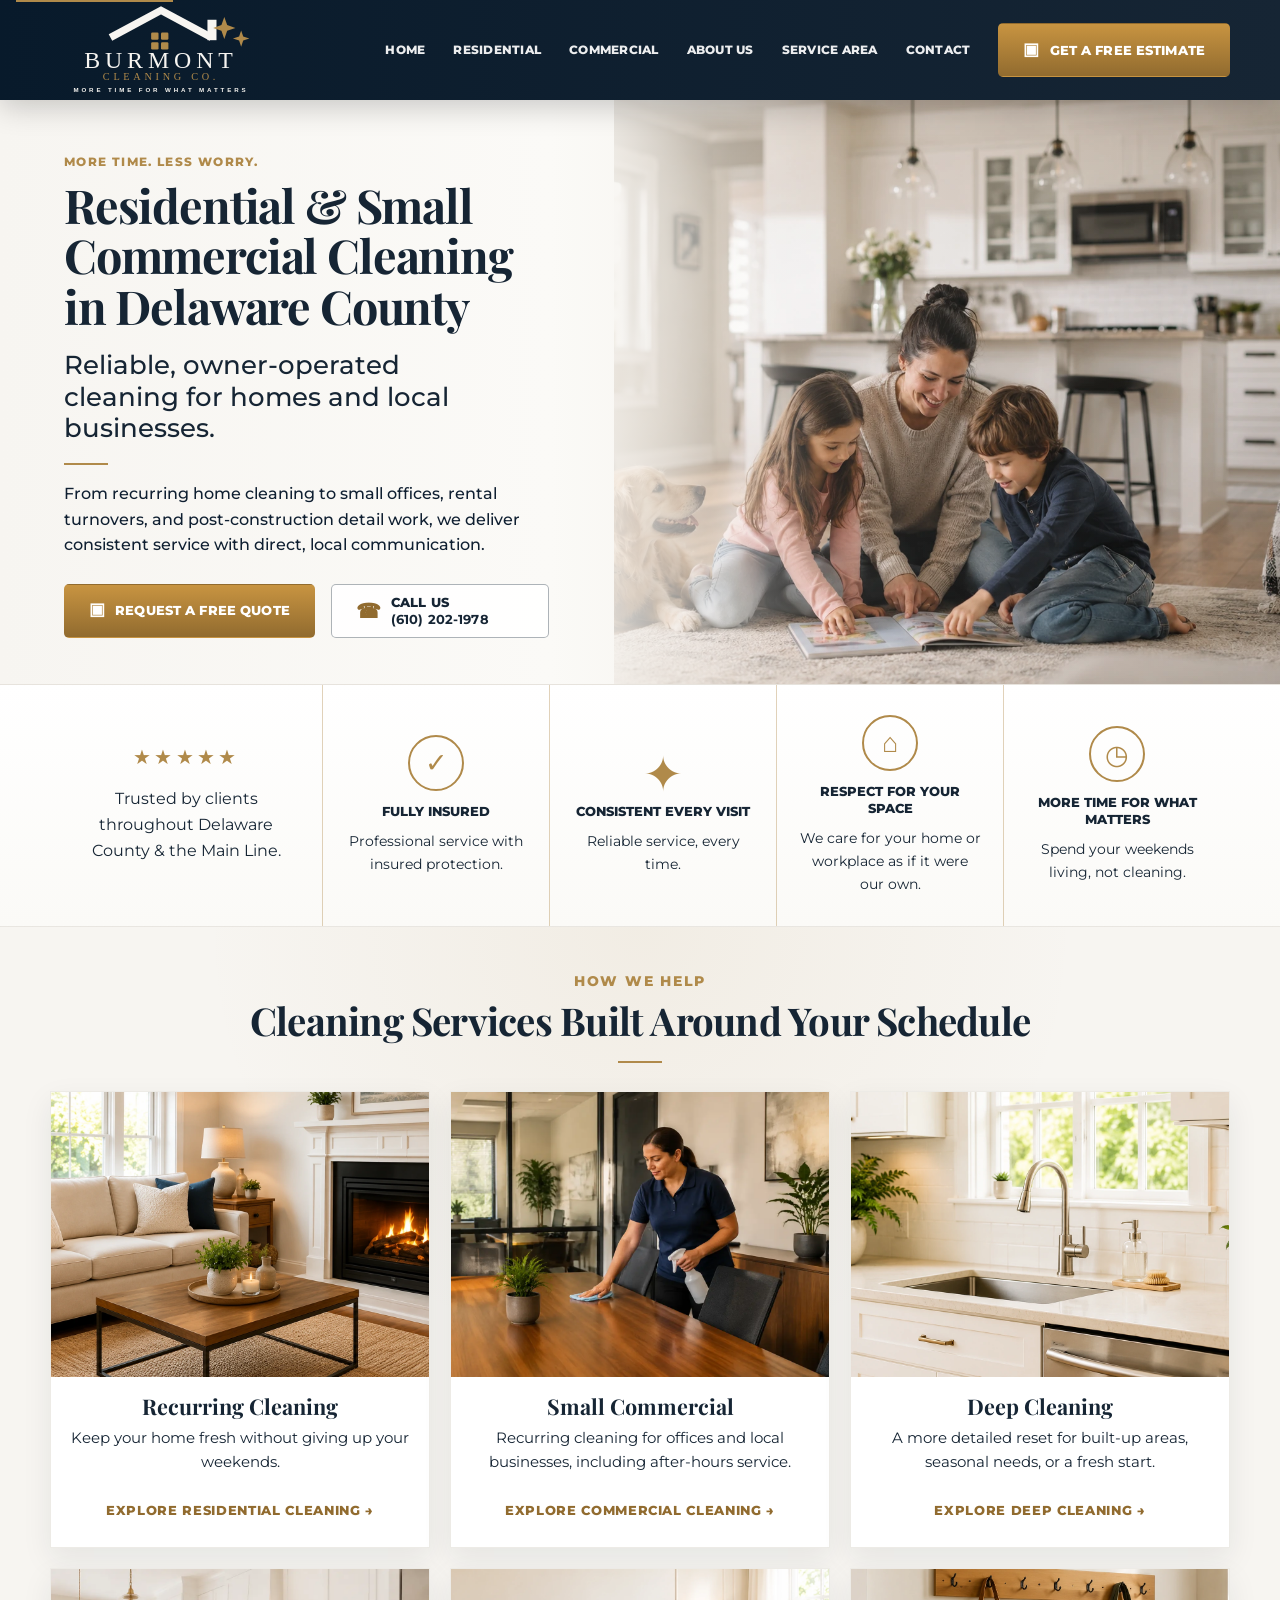
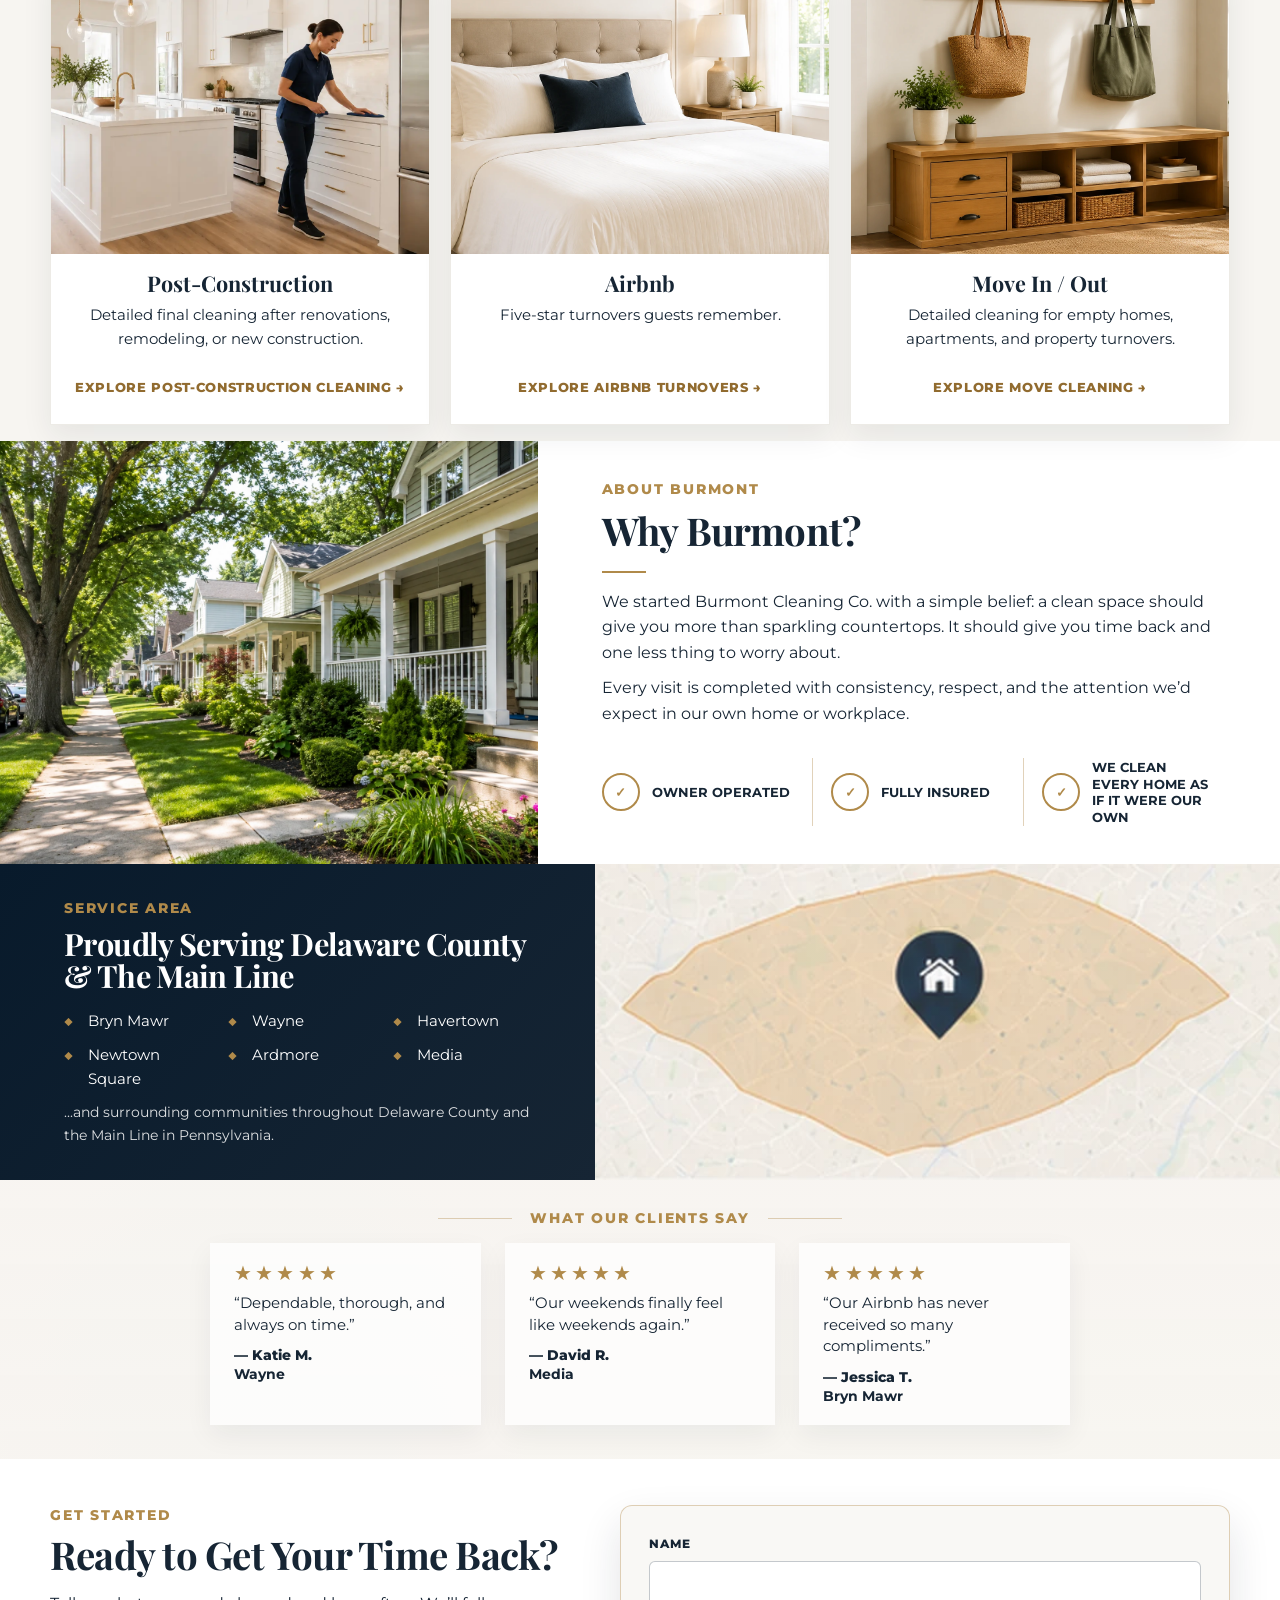
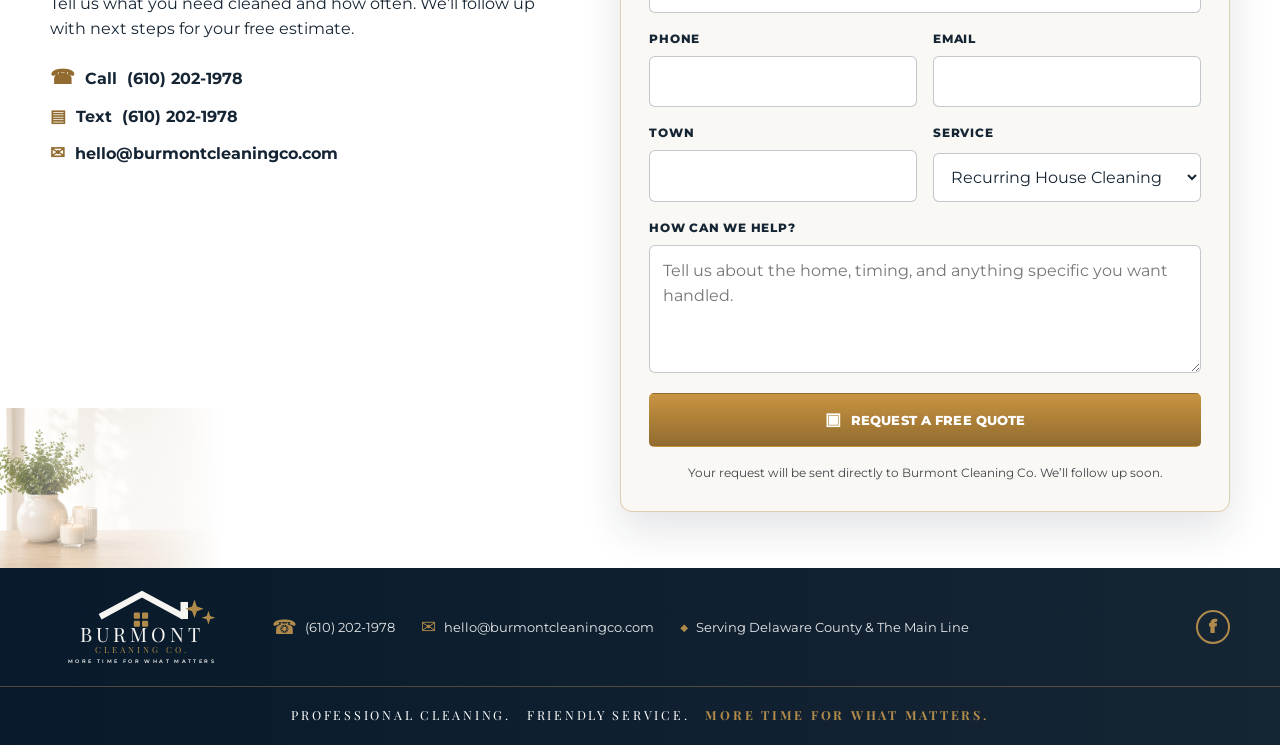
==== commit 87309f7f: "Fix homepage commercial and construction card images" ====
--- a/index.html
+++ b/index.html
@@ -265,7 +265,7 @@
             </div>
           </article>
           <article class="service-card">
-            <img src="assets/service-commercial-card.webp?v=homepage-card-2" alt="Professional cleaner maintaining a conference room in a small local office" loading="lazy" width="1200" height="570">
+            <img src="assets/service-commercial-card-v2.webp?v=homepage-card-3" alt="Professional cleaner maintaining a conference room in a small local office" loading="lazy" width="600" height="285">
             <div class="service-card-body">
               <h3>Small Commercial</h3>
               <p>Recurring cleaning for offices and local businesses, including after-hours service.</p>
@@ -281,7 +281,7 @@
             </div>
           </article>
           <article class="service-card">
-            <img src="assets/service-post-construction-card.webp?v=homepage-card-2" alt="Professional cleaner completing final detail cleaning in a renovated kitchen" loading="lazy" width="1200" height="570">
+            <img src="assets/service-post-construction-card-v2.webp?v=homepage-card-3" alt="Professional cleaner completing final detail cleaning in a renovated kitchen" loading="lazy" width="600" height="285">
             <div class="service-card-body">
               <h3>Post-Construction</h3>
               <p>Detailed final cleaning after renovations, remodeling, or new construction.</p>
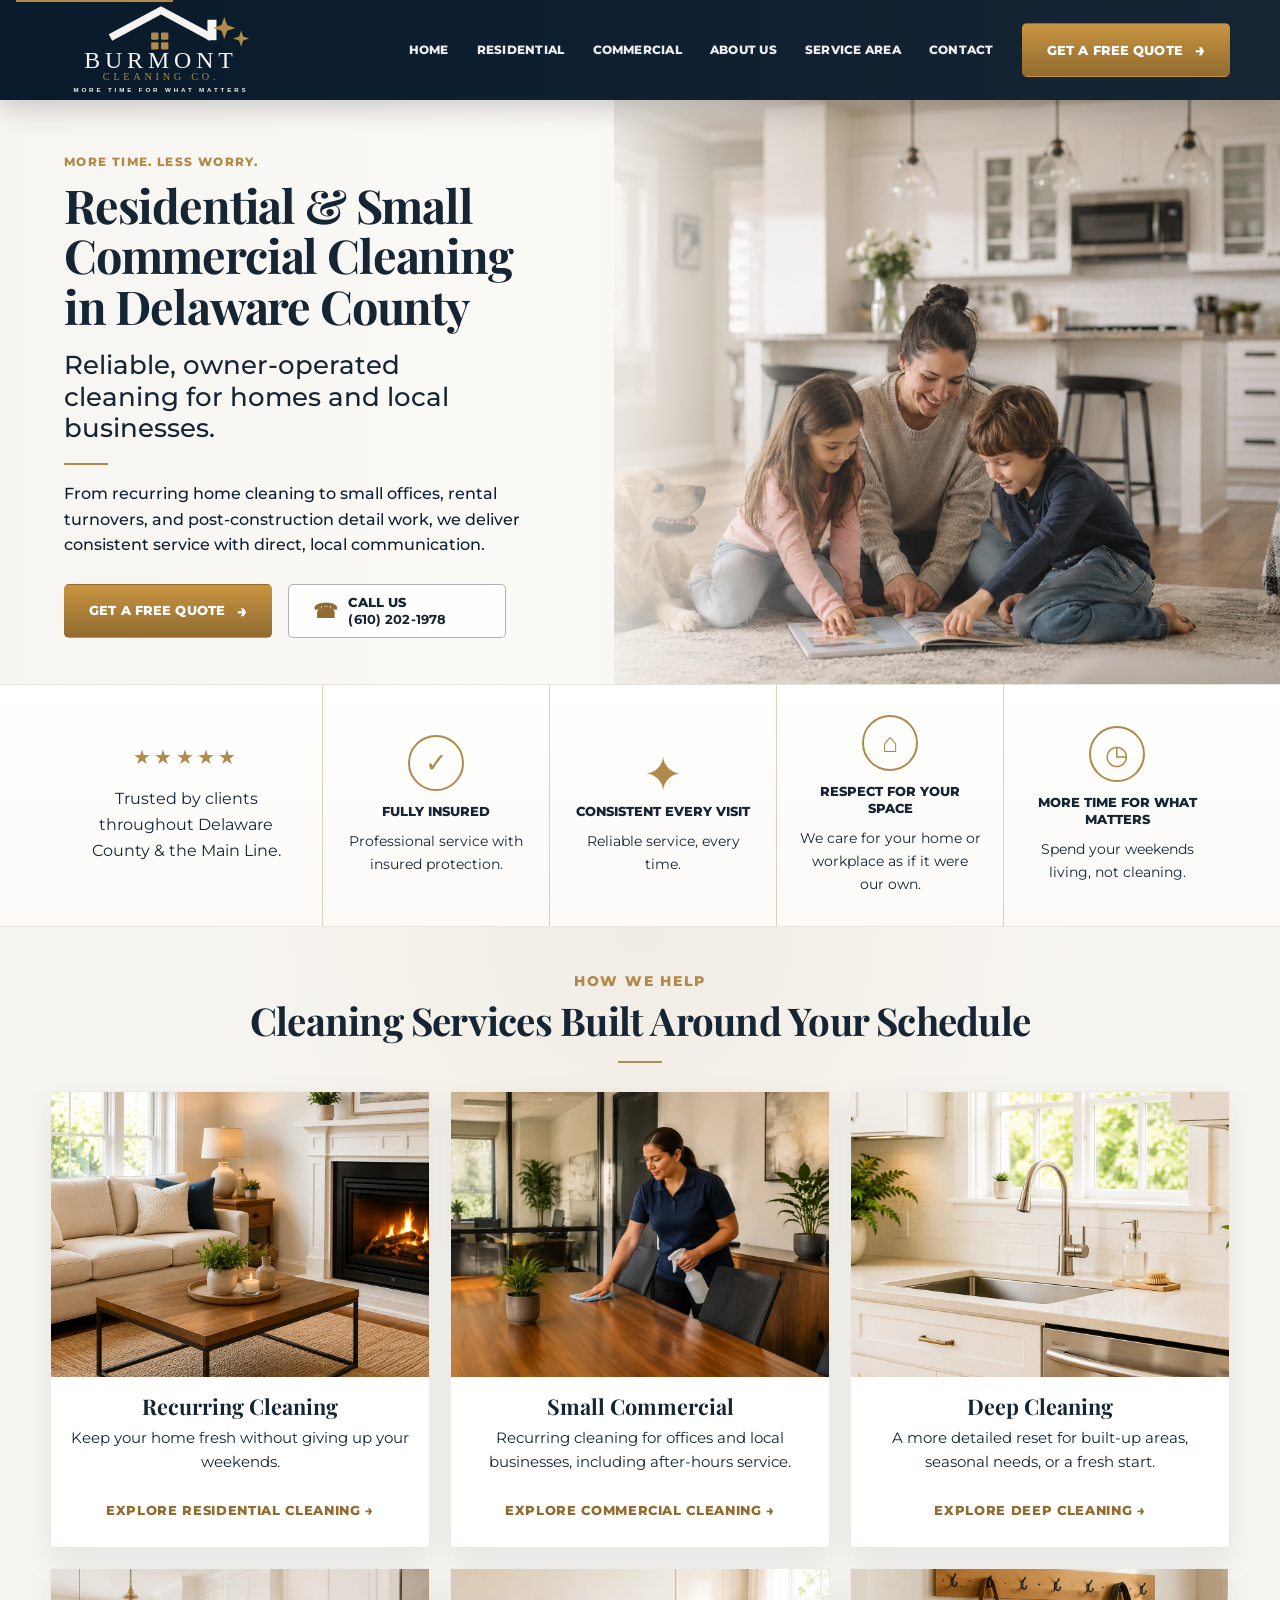
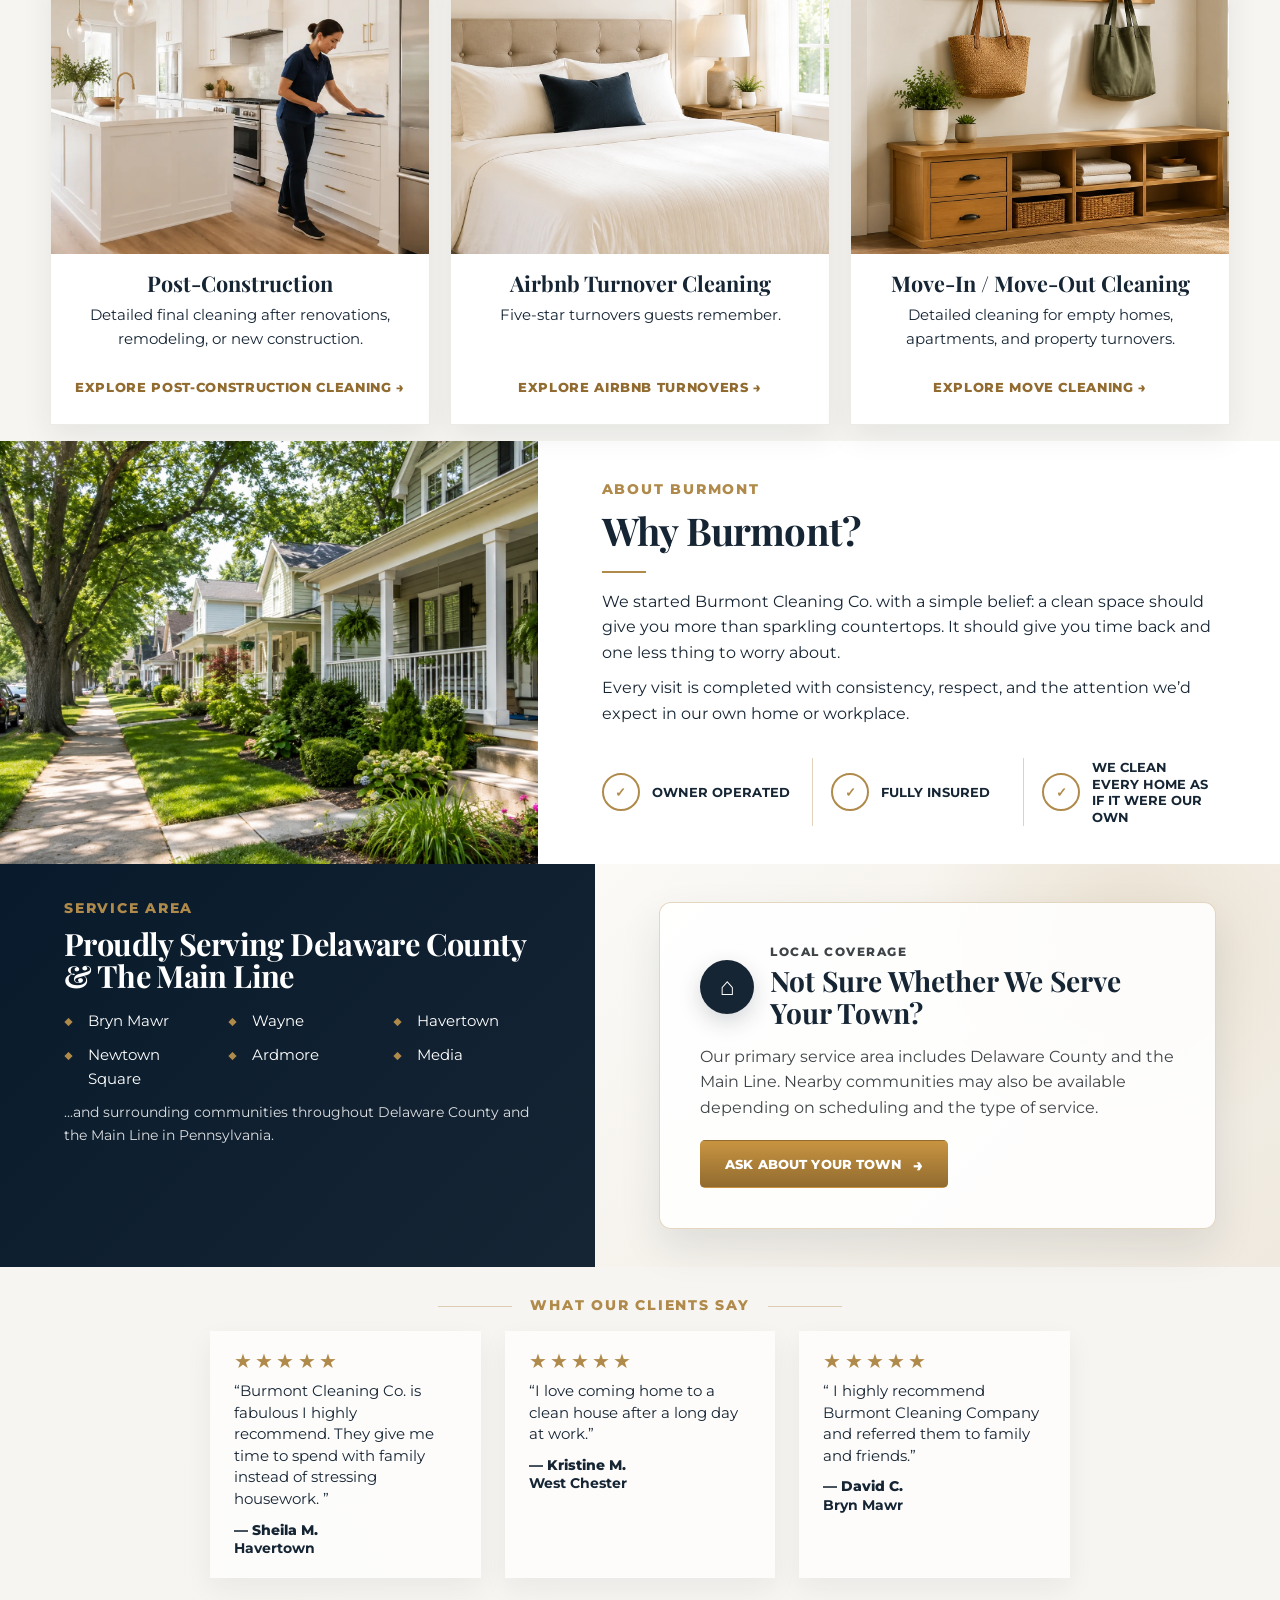
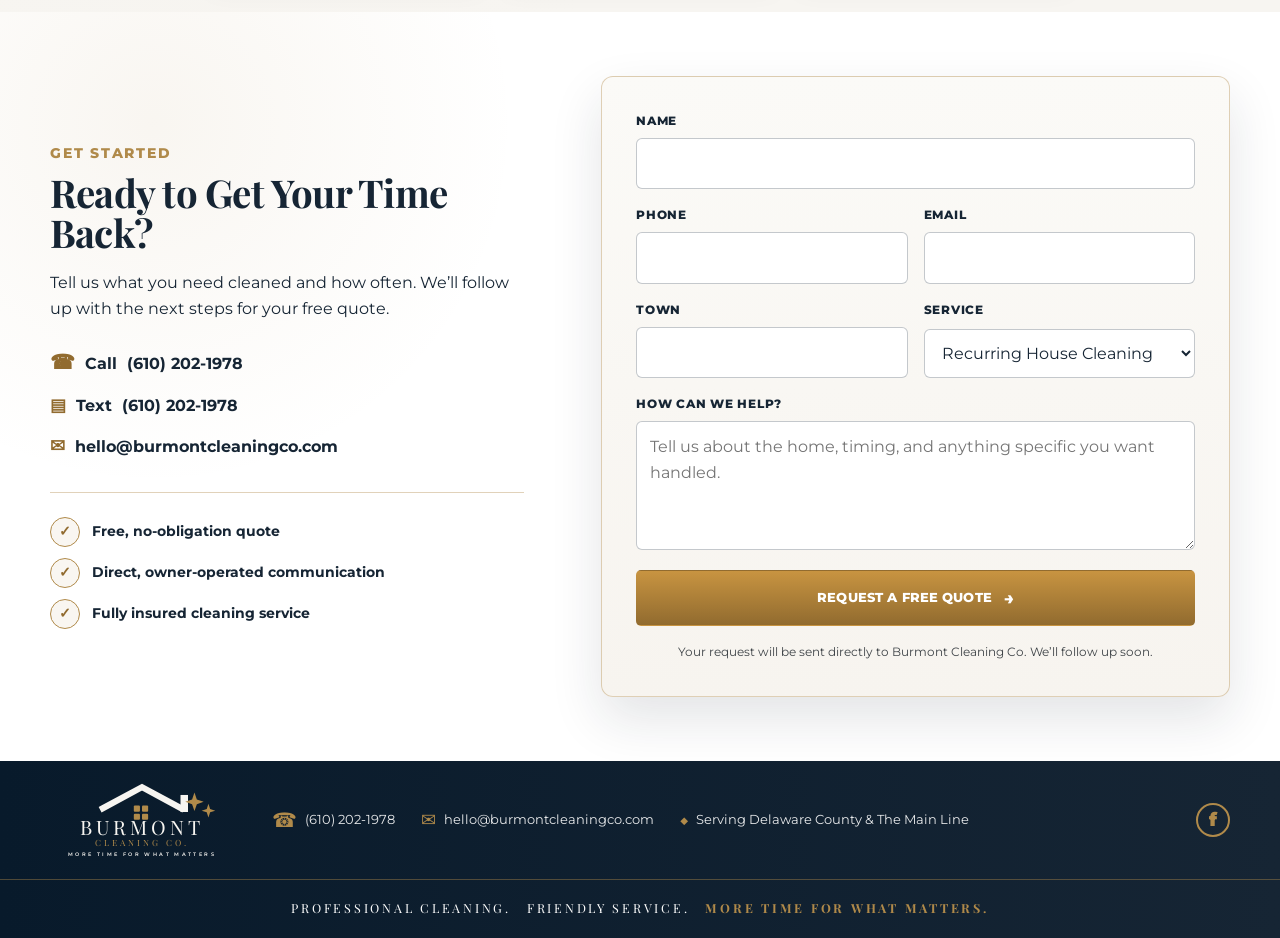
==== commit fd917185: "Update index.html" ====
--- a/index.html
+++ b/index.html
@@ -355,18 +355,18 @@
         <div class="review-grid">
           <figure class="review-card">
             <div class="stars" aria-label="Five star rating">★★★★★</div>
-            <blockquote>“Dependable, thorough, and always on time.”</blockquote>
-            <figcaption>— Katie M.<br><span>Wayne</span></figcaption>
+            <blockquote>“Burmont Cleaning Co. is fabulous I highly recommend. They give me time to spend with family instead of stressing housework. ”</blockquote>
+            <figcaption>— Sheila M.<br><span>Havertown</span></figcaption>
           </figure>
           <figure class="review-card">
             <div class="stars" aria-label="Five star rating">★★★★★</div>
-            <blockquote>“Our weekends finally feel like weekends again.”</blockquote>
-            <figcaption>— David R.<br><span>Media</span></figcaption>
+            <blockquote>“I love coming home to a clean house after a long day at work.”</blockquote>
+            <figcaption>— Kristine M.<br><span>West Chester</span></figcaption>
           </figure>
           <figure class="review-card">
             <div class="stars" aria-label="Five star rating">★★★★★</div>
-            <blockquote>“Our Airbnb has never received so many compliments.”</blockquote>
-            <figcaption>— Jessica T.<br><span>Bryn Mawr</span></figcaption>
+            <blockquote>“ I highly recommend Burmont Cleaning Company and referred them to family and friends.”</blockquote>
+            <figcaption>— David C.<br><span>Bryn Mawr</span></figcaption>
           </figure>
         </div>
       </div>
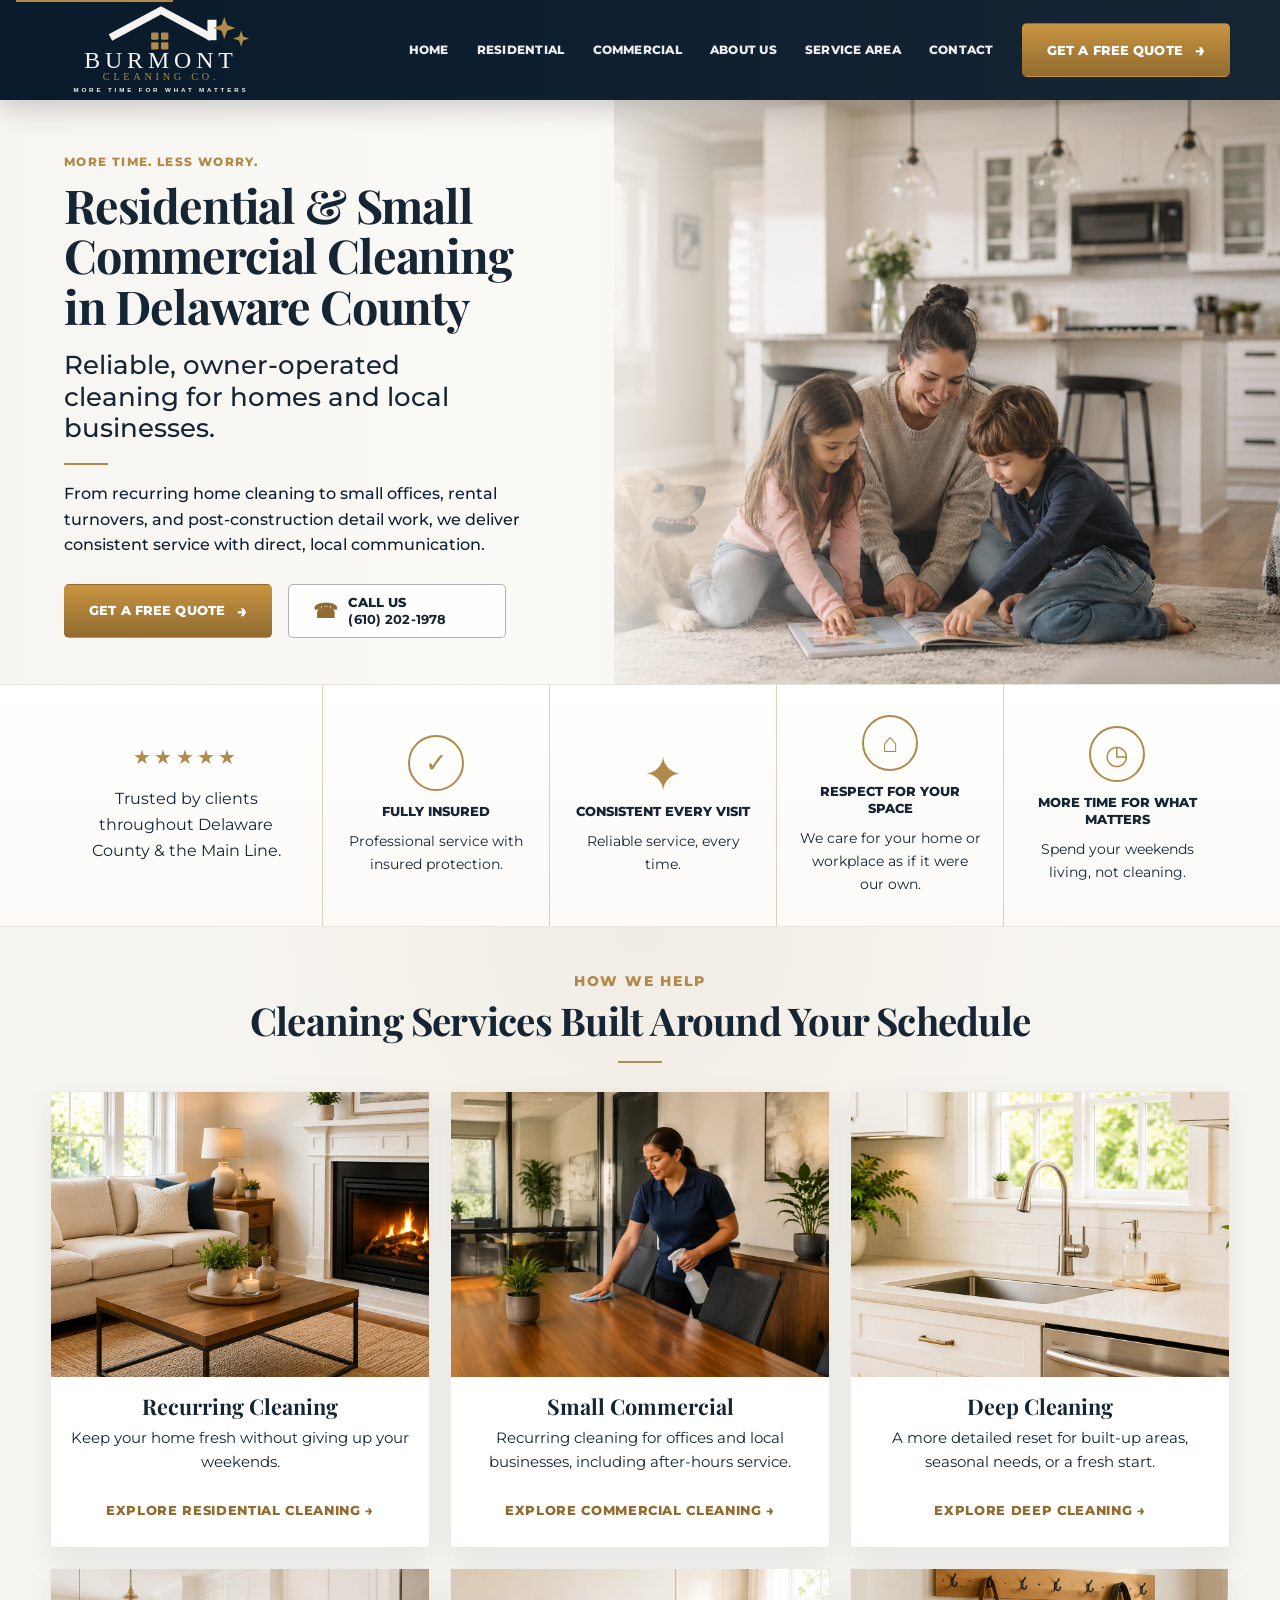
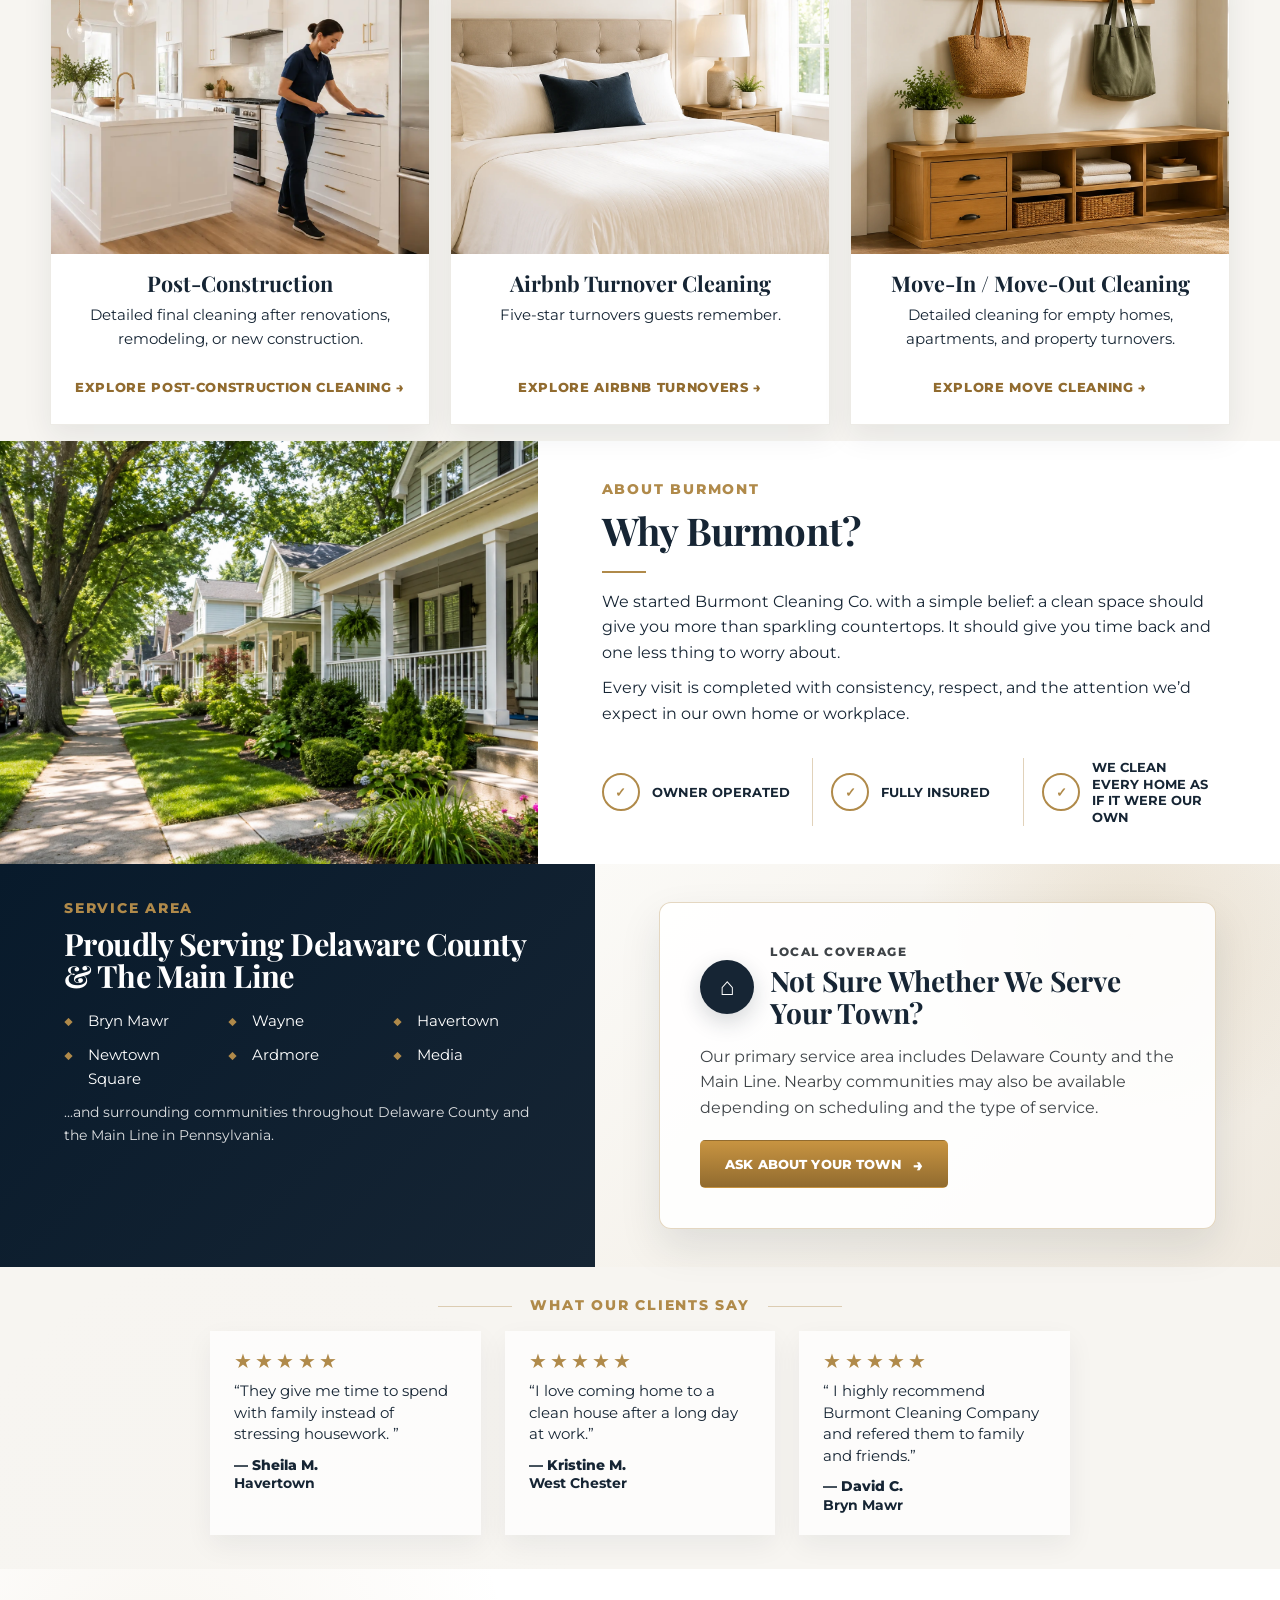
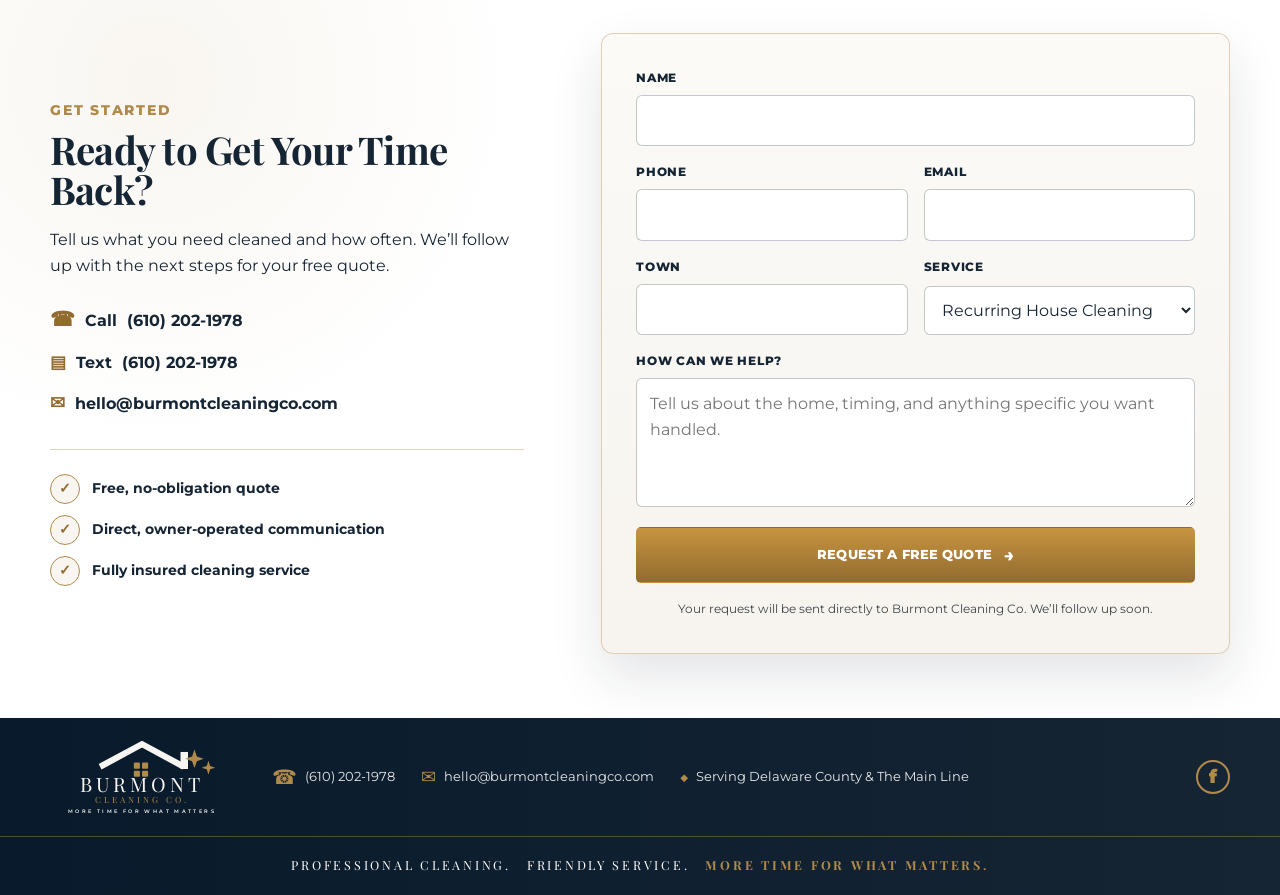
==== commit f158f48c: "Update index.html" ====
--- a/index.html
+++ b/index.html
@@ -355,7 +355,7 @@
         <div class="review-grid">
           <figure class="review-card">
             <div class="stars" aria-label="Five star rating">★★★★★</div>
-            <blockquote>“Burmont Cleaning Co. is fabulous I highly recommend. They give me time to spend with family instead of stressing housework. ”</blockquote>
+            <blockquote>“They give me time to spend with family instead of stressing housework. ”</blockquote>
             <figcaption>— Sheila M.<br><span>Havertown</span></figcaption>
           </figure>
           <figure class="review-card">
@@ -365,7 +365,7 @@
           </figure>
           <figure class="review-card">
             <div class="stars" aria-label="Five star rating">★★★★★</div>
-            <blockquote>“ I highly recommend Burmont Cleaning Company and referred them to family and friends.”</blockquote>
+            <blockquote>“ I highly recommend Burmont Cleaning Company and refered them to family and friends.”</blockquote>
             <figcaption>— David C.<br><span>Bryn Mawr</span></figcaption>
           </figure>
         </div>
